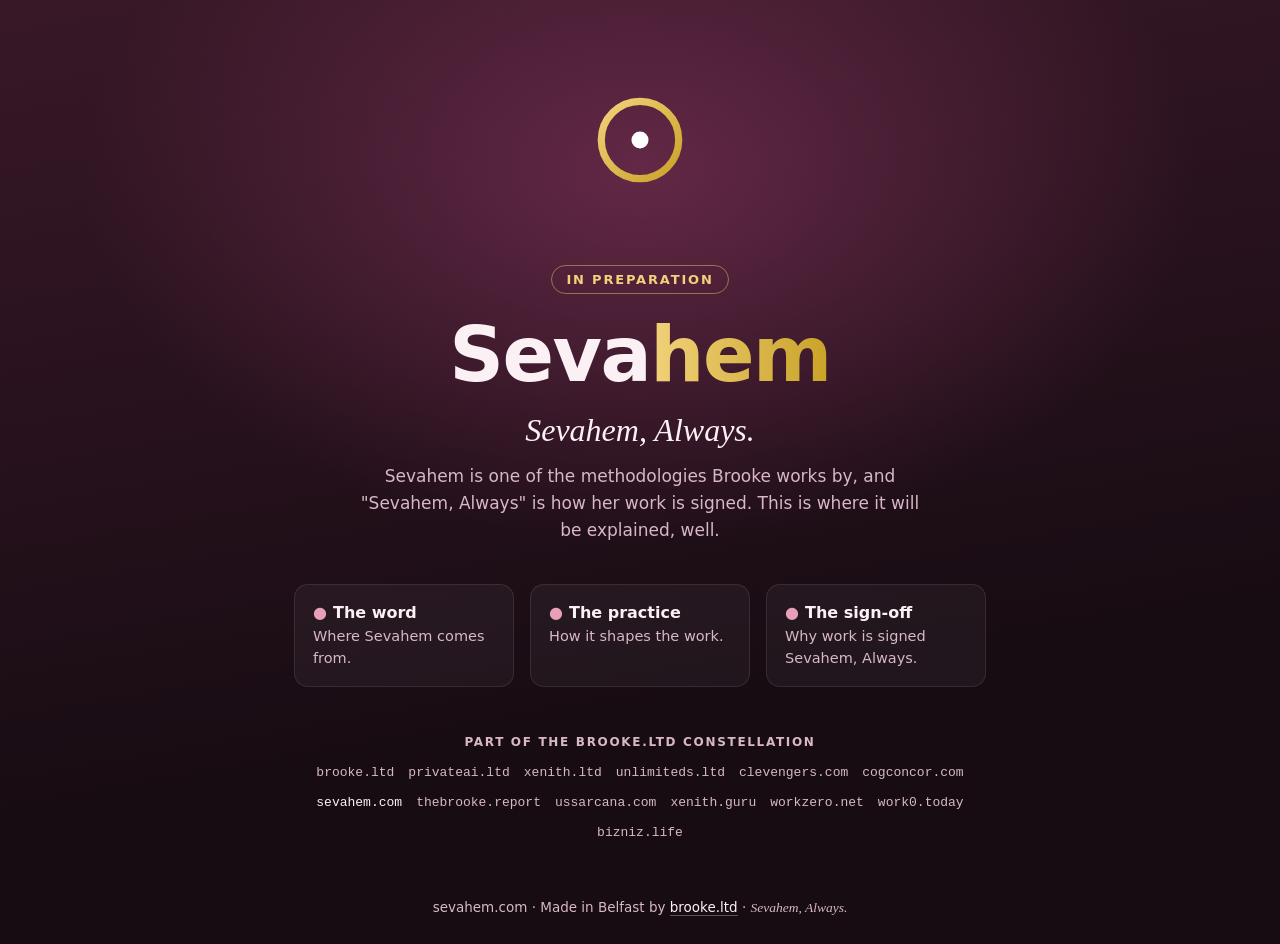
==== index.html @ 37f1684c "sevahem.com: the holding page, part of the brooke.ltd constellation, generated by estate-sites holdi" ====
<!doctype html>
<html lang="en-GB">
<head>
<meta charset="utf-8">
<meta name="viewport" content="width=device-width, initial-scale=1">
<meta http-equiv="Content-Security-Policy" content="default-src 'none'; style-src 'self'; img-src 'self'; base-uri 'none'; form-action 'none'">
<meta name="referrer" content="no-referrer">
<title>Sevahem: in preparation</title>
<meta name="description" content="Sevahem, Always.">
<link rel="canonical" href="https://sevahem.com/">
<link rel="icon" href="/assets/icon.svg" type="image/svg+xml">
<meta property="og:title" content="Sevahem: in preparation">
<meta property="og:description" content="Sevahem, Always.">
<meta property="og:url" content="https://sevahem.com/">
<meta name="theme-color" content="#180c13">
<link rel="stylesheet" href="/assets/site.css">
</head>
<body>
<main>
  <svg class="mark" viewBox="0 0 512 512" role="img" aria-label="Sevahem" xmlns="http://www.w3.org/2000/svg"><defs><linearGradient id="g" x1="0" y1="0" x2="1" y2="1"><stop offset="0" stop-color="#f1d27a"/><stop offset="1" stop-color="#c9a227"/></linearGradient></defs><circle class="wave w0" cx="256" cy="256" r="90" fill="none" stroke="#e8a0b8" stroke-width="10"/><circle class="wave w1" cx="256" cy="256" r="90" fill="none" stroke="url(#g)" stroke-width="10"/><circle class="wave w2" cx="256" cy="256" r="90" fill="none" stroke="#e8a0b8" stroke-width="10"/><circle cx="256" cy="256" r="118" fill="none" stroke="url(#g)" stroke-width="22"/><circle class="core" cx="256" cy="256" r="26" fill="#ffffff"/></svg>
  <p class="soon">In preparation</p>
  
  <h1>Seva<span>hem</span></h1>
  <p class="tag serif">Sevahem, Always.</p>
  <p class="lede">Sevahem is one of the methodologies Brooke works by, and &quot;Sevahem, Always&quot; is how her work is signed. This is where it will be explained, well.</p>
  <ul class="points">
    <li class="point"><b><i aria-hidden="true">&#9679;</i>The word</b><p>Where Sevahem comes from.</p></li>
    <li class="point"><b><i aria-hidden="true">&#9679;</i>The practice</b><p>How it shapes the work.</p></li>
    <li class="point"><b><i aria-hidden="true">&#9679;</i>The sign-off</b><p>Why work is signed Sevahem, Always.</p></li>
  </ul>
  <nav class="constellation" aria-label="The brooke.ltd constellation"><h2>Part of the brooke.ltd constellation</h2><ul><li><a href="https://brooke.ltd/">brooke.ltd</a></li><li><a href="https://privateai.ltd/">privateai.ltd</a></li><li><a href="https://xenith.ltd/">xenith.ltd</a></li><li><a href="https://unlimiteds.ltd/">unlimiteds.ltd</a></li><li><a href="https://clevengers.com/">clevengers.com</a></li><li><a href="https://cogconcor.com/">cogconcor.com</a></li><li><span aria-current="page">sevahem.com</span></li><li><a href="https://thebrooke.report/">thebrooke.report</a></li><li><a href="https://ussarcana.com/">ussarcana.com</a></li><li><a href="https://xenith.guru/">xenith.guru</a></li><li><a href="https://workzero.net/">workzero.net</a></li><li><a href="https://work0.today/">work0.today</a></li><li><a href="https://bizniz.life/">bizniz.life</a></li></ul></nav>
</main>
<footer>sevahem.com &middot; Made in Belfast by <a href="https://brooke.ltd/">brooke.ltd</a> &middot; <span class="sign">Sevahem, Always.</span></footer>
</body>
</html>
---- assets/site.css ----
/* sevahem.com holding page. Generated by holding.mjs (estate-sites, claude). Edit the generator, not this file. */
:root{--ground:#180c13;--ground-2:#381827;--glow:#632846;--ink:#fbf1f5;--muted:#d8b7c6;--a:#e8a0b8;--b:#f1d27a;--b2:#c9a227;--pill:#f1d27a;--surface:rgba(255,255,255,.045);--line:rgba(255,255,255,.09);--pill-line:rgba(241,210,122,.45);--under:rgba(255,255,255,.3);color-scheme:dark}
*{box-sizing:border-box}
html{background:var(--ground)}
body{margin:0;color:var(--ink);font-family:ui-sans-serif,system-ui,-apple-system,"Segoe UI",Roboto,"Helvetica Neue",Arial,sans-serif;background:radial-gradient(900px 600px at 50% 18%,var(--glow) 0%,transparent 62%),linear-gradient(170deg,var(--ground-2),var(--ground) 70%);display:flex;flex-direction:column;min-height:100vh;-webkit-font-smoothing:antialiased}
main{flex:1;display:flex;flex-direction:column;align-items:center;justify-content:center;text-align:center;padding:56px 20px 32px}
.mark{width:168px;height:168px;margin-bottom:28px;overflow:visible}
.mark .core{animation:glow 3.5s ease-in-out infinite}
@keyframes drift-a{0%,100%{transform:translateX(0)}50%{transform:translateX(10px)}}
@keyframes drift-b{0%,100%{transform:translateX(0)}50%{transform:translateX(-10px)}}
@keyframes glow{0%,100%{opacity:1}50%{opacity:.55}}
.mark .wave{transform-box:fill-box;transform-origin:center;animation:ripple 7s ease-out infinite;opacity:0}.mark .w1{animation-delay:-2.33s}.mark .w2{animation-delay:-4.67s}@keyframes ripple{0%{transform:scale(.6);opacity:.9}100%{transform:scale(2.6);opacity:0}}
@media (prefers-reduced-motion:reduce){.mark *{animation:none!important;opacity:1}.mark .wave{opacity:0}}
.eyebrow{font-family:ui-monospace,"Cascadia Mono","SFMono-Regular",Consolas,monospace;font-size:14px;letter-spacing:.1em;color:var(--a);margin:0 0 10px}
.soon{display:inline-block;font-size:13px;font-weight:600;letter-spacing:.14em;text-transform:uppercase;color:var(--pill);border:1px solid var(--pill-line);border-radius:999px;padding:6px 14px;margin-bottom:22px}
h1{font-size:clamp(40px,8vw,76px);line-height:1.02;margin:0 0 18px;letter-spacing:-.02em;font-weight:750;text-wrap:balance;max-width:14em}
h1 span{background:linear-gradient(90deg,var(--b),var(--b2));-webkit-background-clip:text;background-clip:text;color:transparent}
.tag{font-size:clamp(19px,2.6vw,24px);margin:0 0 14px;font-weight:500;max-width:30em;text-wrap:balance}
.tag.serif{font-family:"Iowan Old Style", "Palatino Linotype", Palatino, "Book Antiqua", Georgia, serif;font-style:italic;font-weight:400;font-size:clamp(24px,3.4vw,32px)}
.lede{max-width:34em;color:var(--muted);font-size:17px;line-height:1.6;margin:0 auto 40px;text-wrap:pretty}
.points{display:grid;grid-template-columns:repeat(3,minmax(0,220px));gap:16px;justify-content:center;width:100%;margin:0;padding:0;list-style:none}
.point{background:var(--surface);border:1px solid var(--line);border-radius:14px;padding:18px 18px 16px;text-align:left}
.point b{display:block;font-size:16px;margin-bottom:4px}
.point b i{font-style:normal;color:var(--a);margin-right:6px}
.point p{margin:0;color:var(--muted);font-size:14.5px;line-height:1.5}
nav.constellation{margin:48px auto 0;max-width:46rem;padding:0 20px;text-align:center}
nav.constellation h2{font-size:12px;font-weight:600;letter-spacing:.14em;text-transform:uppercase;color:var(--muted);margin:0 0 12px}
nav.constellation ul{list-style:none;margin:0;padding:0;display:flex;flex-wrap:wrap;justify-content:center;gap:6px 14px;font-family:ui-monospace,"Cascadia Mono","SFMono-Regular",Consolas,monospace;font-size:13px}
nav.constellation a{color:var(--muted);text-decoration:none;border-bottom:1px solid transparent;padding:4px 0;display:inline-block}
nav.constellation a:hover{color:var(--ink);border-bottom-color:var(--under)}
nav.constellation [aria-current]{color:var(--ink);padding:4px 0;display:inline-block}
footer{text-align:center;color:var(--muted);font-size:13.5px;padding:22px 20px 28px}
footer a{color:var(--ink);text-decoration:none;border-bottom:1px solid var(--under)}
footer .sign{font-family:"Iowan Old Style", "Palatino Linotype", Palatino, "Book Antiqua", Georgia, serif;font-style:italic}
a:focus-visible{outline:2px solid var(--b);outline-offset:3px;border-radius:2px}
@media (max-width:720px){.points{grid-template-columns:1fr;max-width:360px}.mark{width:132px;height:132px}}
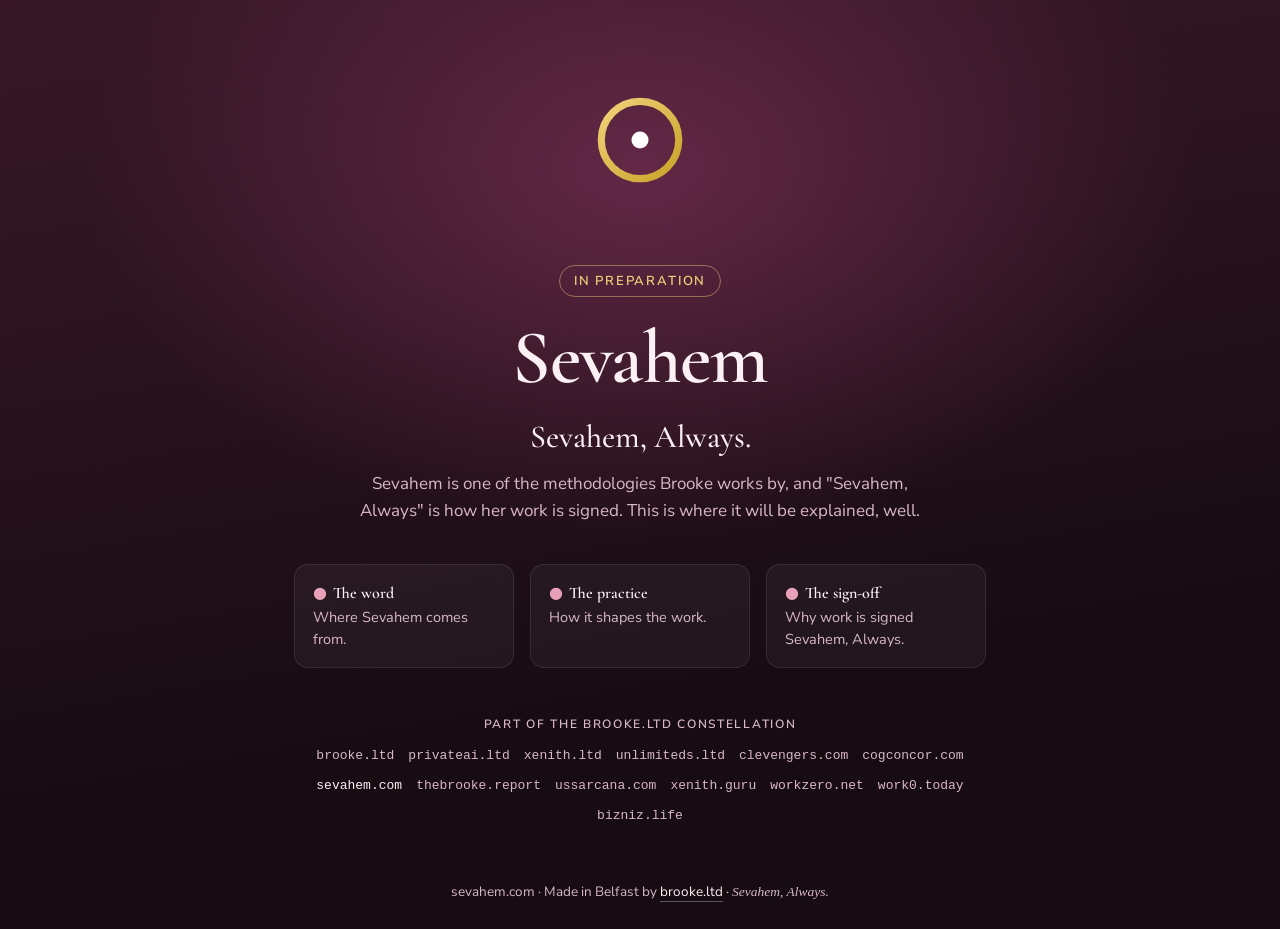
==== commit e88ff37a: "sevahem.com: the name set whole, and the site's own typefaces (claude) Brooke's review, 1 October 20" ====
--- a/index.html
+++ b/index.html
@@ -3,7 +3,7 @@
 <head>
 <meta charset="utf-8">
 <meta name="viewport" content="width=device-width, initial-scale=1">
-<meta http-equiv="Content-Security-Policy" content="default-src 'none'; style-src 'self'; img-src 'self'; base-uri 'none'; form-action 'none'">
+<meta http-equiv="Content-Security-Policy" content="default-src 'none'; style-src 'self'; img-src 'self'; font-src 'self'; base-uri 'none'; form-action 'none'">
 <meta name="referrer" content="no-referrer">
 <title>Sevahem: in preparation</title>
 <meta name="description" content="Sevahem, Always.">
@@ -20,7 +20,7 @@
   <svg class="mark" viewBox="0 0 512 512" role="img" aria-label="Sevahem" xmlns="http://www.w3.org/2000/svg"><defs><linearGradient id="g" x1="0" y1="0" x2="1" y2="1"><stop offset="0" stop-color="#f1d27a"/><stop offset="1" stop-color="#c9a227"/></linearGradient></defs><circle class="wave w0" cx="256" cy="256" r="90" fill="none" stroke="#e8a0b8" stroke-width="10"/><circle class="wave w1" cx="256" cy="256" r="90" fill="none" stroke="url(#g)" stroke-width="10"/><circle class="wave w2" cx="256" cy="256" r="90" fill="none" stroke="#e8a0b8" stroke-width="10"/><circle cx="256" cy="256" r="118" fill="none" stroke="url(#g)" stroke-width="22"/><circle class="core" cx="256" cy="256" r="26" fill="#ffffff"/></svg>
   <p class="soon">In preparation</p>
   
-  <h1>Seva<span>hem</span></h1>
+  <h1>Sevahem</h1>
   <p class="tag serif">Sevahem, Always.</p>
   <p class="lede">Sevahem is one of the methodologies Brooke works by, and &quot;Sevahem, Always&quot; is how her work is signed. This is where it will be explained, well.</p>
   <ul class="points">
--- a/assets/site.css
+++ b/assets/site.css
@@ -1,8 +1,11 @@
 /* sevahem.com holding page. Generated by holding.mjs (estate-sites, claude). Edit the generator, not this file. */
-:root{--ground:#180c13;--ground-2:#381827;--glow:#632846;--ink:#fbf1f5;--muted:#d8b7c6;--a:#e8a0b8;--b:#f1d27a;--b2:#c9a227;--pill:#f1d27a;--surface:rgba(255,255,255,.045);--line:rgba(255,255,255,.09);--pill-line:rgba(241,210,122,.45);--under:rgba(255,255,255,.3);color-scheme:dark}
+/* Fonts: Cormorant Garamond and Nunito Sans, SIL Open Font License 1.1, served from this site (licences in /assets/fonts). */
+@font-face{font-family:"Cormorant Garamond";font-style:normal;font-weight:300 700;font-display:swap;src:url(/assets/fonts/cormorant-garamond.woff2) format("woff2")}
+@font-face{font-family:"Nunito Sans";font-style:normal;font-weight:200 1000;font-display:swap;src:url(/assets/fonts/nunito-sans.woff2) format("woff2")}
+:root{--head:"Cormorant Garamond",ui-sans-serif,system-ui,sans-serif;--body:"Nunito Sans",ui-sans-serif,system-ui,-apple-system,"Segoe UI",Roboto,Arial,sans-serif;--ground:#180c13;--ground-2:#381827;--glow:#632846;--ink:#fbf1f5;--muted:#d8b7c6;--a:#e8a0b8;--b:#f1d27a;--b2:#c9a227;--pill:#f1d27a;--surface:rgba(255,255,255,.045);--line:rgba(255,255,255,.09);--pill-line:rgba(241,210,122,.45);--under:rgba(255,255,255,.3);color-scheme:dark}
 *{box-sizing:border-box}
 html{background:var(--ground)}
-body{margin:0;color:var(--ink);font-family:ui-sans-serif,system-ui,-apple-system,"Segoe UI",Roboto,"Helvetica Neue",Arial,sans-serif;background:radial-gradient(900px 600px at 50% 18%,var(--glow) 0%,transparent 62%),linear-gradient(170deg,var(--ground-2),var(--ground) 70%);display:flex;flex-direction:column;min-height:100vh;-webkit-font-smoothing:antialiased}
+body{margin:0;color:var(--ink);font-family:var(--body);background:radial-gradient(900px 600px at 50% 18%,var(--glow) 0%,transparent 62%),linear-gradient(170deg,var(--ground-2),var(--ground) 70%);display:flex;flex-direction:column;min-height:100vh;-webkit-font-smoothing:antialiased}
 main{flex:1;display:flex;flex-direction:column;align-items:center;justify-content:center;text-align:center;padding:56px 20px 32px}
 .mark{width:168px;height:168px;margin-bottom:28px;overflow:visible}
 .mark .core{animation:glow 3.5s ease-in-out infinite}
@@ -13,14 +16,13 @@
 @media (prefers-reduced-motion:reduce){.mark *{animation:none!important;opacity:1}.mark .wave{opacity:0}}
 .eyebrow{font-family:ui-monospace,"Cascadia Mono","SFMono-Regular",Consolas,monospace;font-size:14px;letter-spacing:.1em;color:var(--a);margin:0 0 10px}
 .soon{display:inline-block;font-size:13px;font-weight:600;letter-spacing:.14em;text-transform:uppercase;color:var(--pill);border:1px solid var(--pill-line);border-radius:999px;padding:6px 14px;margin-bottom:22px}
-h1{font-size:clamp(40px,8vw,76px);line-height:1.02;margin:0 0 18px;letter-spacing:-.02em;font-weight:750;text-wrap:balance;max-width:14em}
-h1 span{background:linear-gradient(90deg,var(--b),var(--b2));-webkit-background-clip:text;background-clip:text;color:transparent}
-.tag{font-size:clamp(19px,2.6vw,24px);margin:0 0 14px;font-weight:500;max-width:30em;text-wrap:balance}
-.tag.serif{font-family:"Iowan Old Style", "Palatino Linotype", Palatino, "Book Antiqua", Georgia, serif;font-style:italic;font-weight:400;font-size:clamp(24px,3.4vw,32px)}
+h1{font-family:var(--head);font-size:clamp(40px,8.00vw,76px);line-height:1.05;margin:0 0 18px;letter-spacing:-.01em;font-weight:600;text-wrap:balance;max-width:14em}
+.tag{font-family:var(--head);font-size:clamp(19px,2.6vw,24px);margin:0 0 14px;font-weight:500;max-width:30em;text-wrap:balance}
+.tag.serif{font-size:clamp(24px,3.4vw,32px)}
 .lede{max-width:34em;color:var(--muted);font-size:17px;line-height:1.6;margin:0 auto 40px;text-wrap:pretty}
 .points{display:grid;grid-template-columns:repeat(3,minmax(0,220px));gap:16px;justify-content:center;width:100%;margin:0;padding:0;list-style:none}
 .point{background:var(--surface);border:1px solid var(--line);border-radius:14px;padding:18px 18px 16px;text-align:left}
-.point b{display:block;font-size:16px;margin-bottom:4px}
+.point b{display:block;font-family:var(--head);font-size:16px;font-weight:600;margin-bottom:4px}
 .point b i{font-style:normal;color:var(--a);margin-right:6px}
 .point p{margin:0;color:var(--muted);font-size:14.5px;line-height:1.5}
 nav.constellation{margin:48px auto 0;max-width:46rem;padding:0 20px;text-align:center}
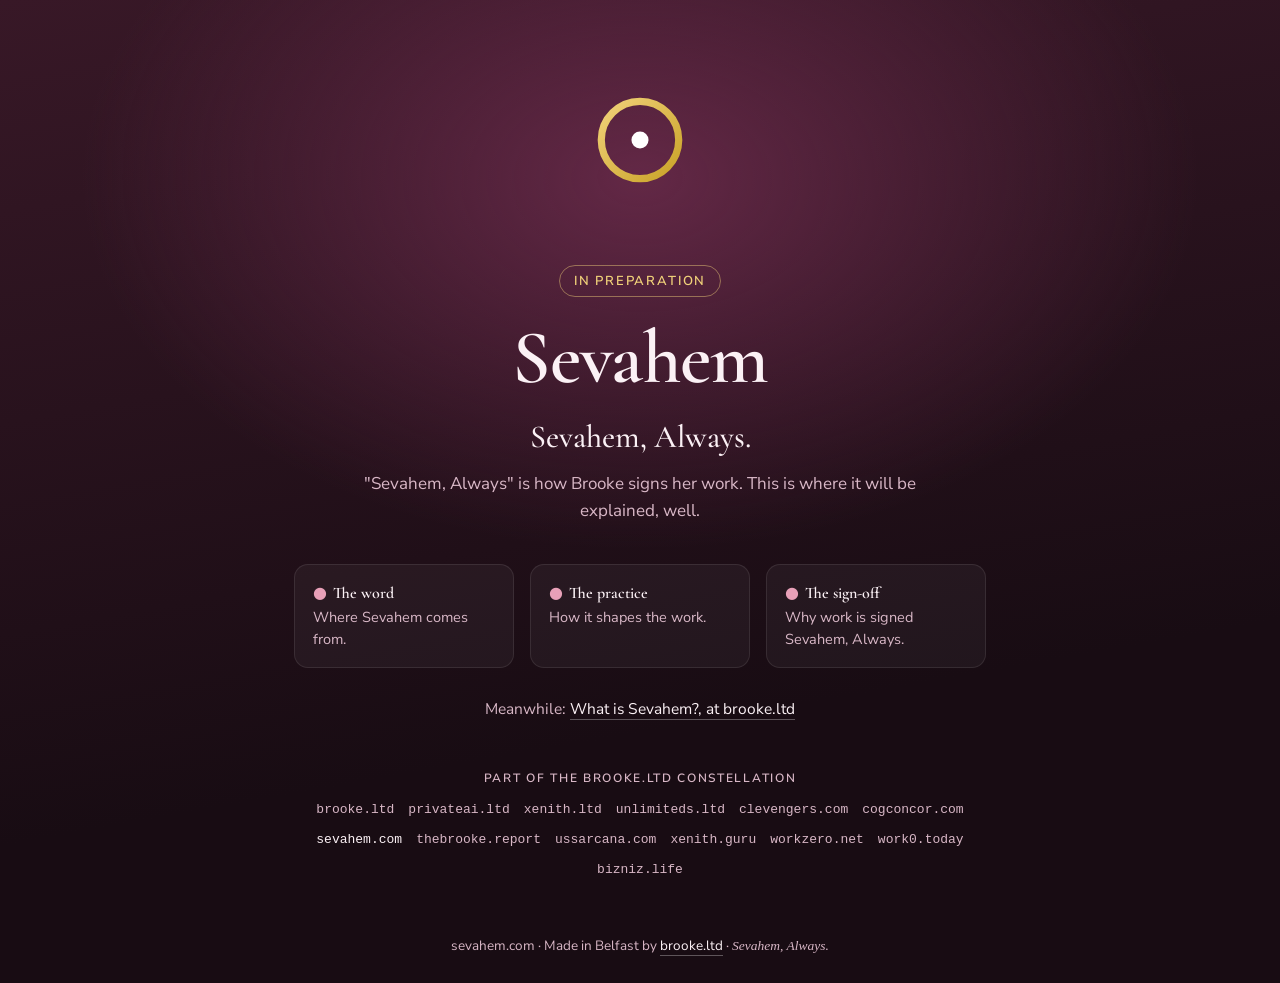
==== commit afd65cb1: "sevahem.com: a way onward, and only reviewed or brief words (claude) The lede now says only what her" ====
--- a/index.html
+++ b/index.html
@@ -22,12 +22,13 @@
   
   <h1>Sevahem</h1>
   <p class="tag serif">Sevahem, Always.</p>
-  <p class="lede">Sevahem is one of the methodologies Brooke works by, and &quot;Sevahem, Always&quot; is how her work is signed. This is where it will be explained, well.</p>
+  <p class="lede">&quot;Sevahem, Always&quot; is how Brooke signs her work. This is where it will be explained, well.</p>
   <ul class="points">
     <li class="point"><b><i aria-hidden="true">&#9679;</i>The word</b><p>Where Sevahem comes from.</p></li>
     <li class="point"><b><i aria-hidden="true">&#9679;</i>The practice</b><p>How it shapes the work.</p></li>
     <li class="point"><b><i aria-hidden="true">&#9679;</i>The sign-off</b><p>Why work is signed Sevahem, Always.</p></li>
   </ul>
+  <p class="onward">Meanwhile: <a href="https://www.brooke.ltd/consider/directions/Harmonic-Compass-Sevahem">What is Sevahem?, at brooke.ltd</a></p>
   <nav class="constellation" aria-label="The brooke.ltd constellation"><h2>Part of the brooke.ltd constellation</h2><ul><li><a href="https://brooke.ltd/">brooke.ltd</a></li><li><a href="https://privateai.ltd/">privateai.ltd</a></li><li><a href="https://xenith.ltd/">xenith.ltd</a></li><li><a href="https://unlimiteds.ltd/">unlimiteds.ltd</a></li><li><a href="https://clevengers.com/">clevengers.com</a></li><li><a href="https://cogconcor.com/">cogconcor.com</a></li><li><span aria-current="page">sevahem.com</span></li><li><a href="https://thebrooke.report/">thebrooke.report</a></li><li><a href="https://ussarcana.com/">ussarcana.com</a></li><li><a href="https://xenith.guru/">xenith.guru</a></li><li><a href="https://workzero.net/">workzero.net</a></li><li><a href="https://work0.today/">work0.today</a></li><li><a href="https://bizniz.life/">bizniz.life</a></li></ul></nav>
 </main>
 <footer>sevahem.com &middot; Made in Belfast by <a href="https://brooke.ltd/">brooke.ltd</a> &middot; <span class="sign">Sevahem, Always.</span></footer>
--- a/assets/site.css
+++ b/assets/site.css
@@ -25,6 +25,9 @@
 .point b{display:block;font-family:var(--head);font-size:16px;font-weight:600;margin-bottom:4px}
 .point b i{font-style:normal;color:var(--a);margin-right:6px}
 .point p{margin:0;color:var(--muted);font-size:14.5px;line-height:1.5}
+.onward{margin:28px auto 0;max-width:40em;color:var(--muted);font-size:15.5px;line-height:1.7;text-wrap:balance}
+.onward a{color:var(--ink);text-decoration:none;border-bottom:1px solid var(--under);overflow-wrap:anywhere}
+.onward a:hover{border-bottom-color:var(--ink)}
 nav.constellation{margin:48px auto 0;max-width:46rem;padding:0 20px;text-align:center}
 nav.constellation h2{font-size:12px;font-weight:600;letter-spacing:.14em;text-transform:uppercase;color:var(--muted);margin:0 0 12px}
 nav.constellation ul{list-style:none;margin:0;padding:0;display:flex;flex-wrap:wrap;justify-content:center;gap:6px 14px;font-family:ui-monospace,"Cascadia Mono","SFMono-Regular",Consolas,monospace;font-size:13px}
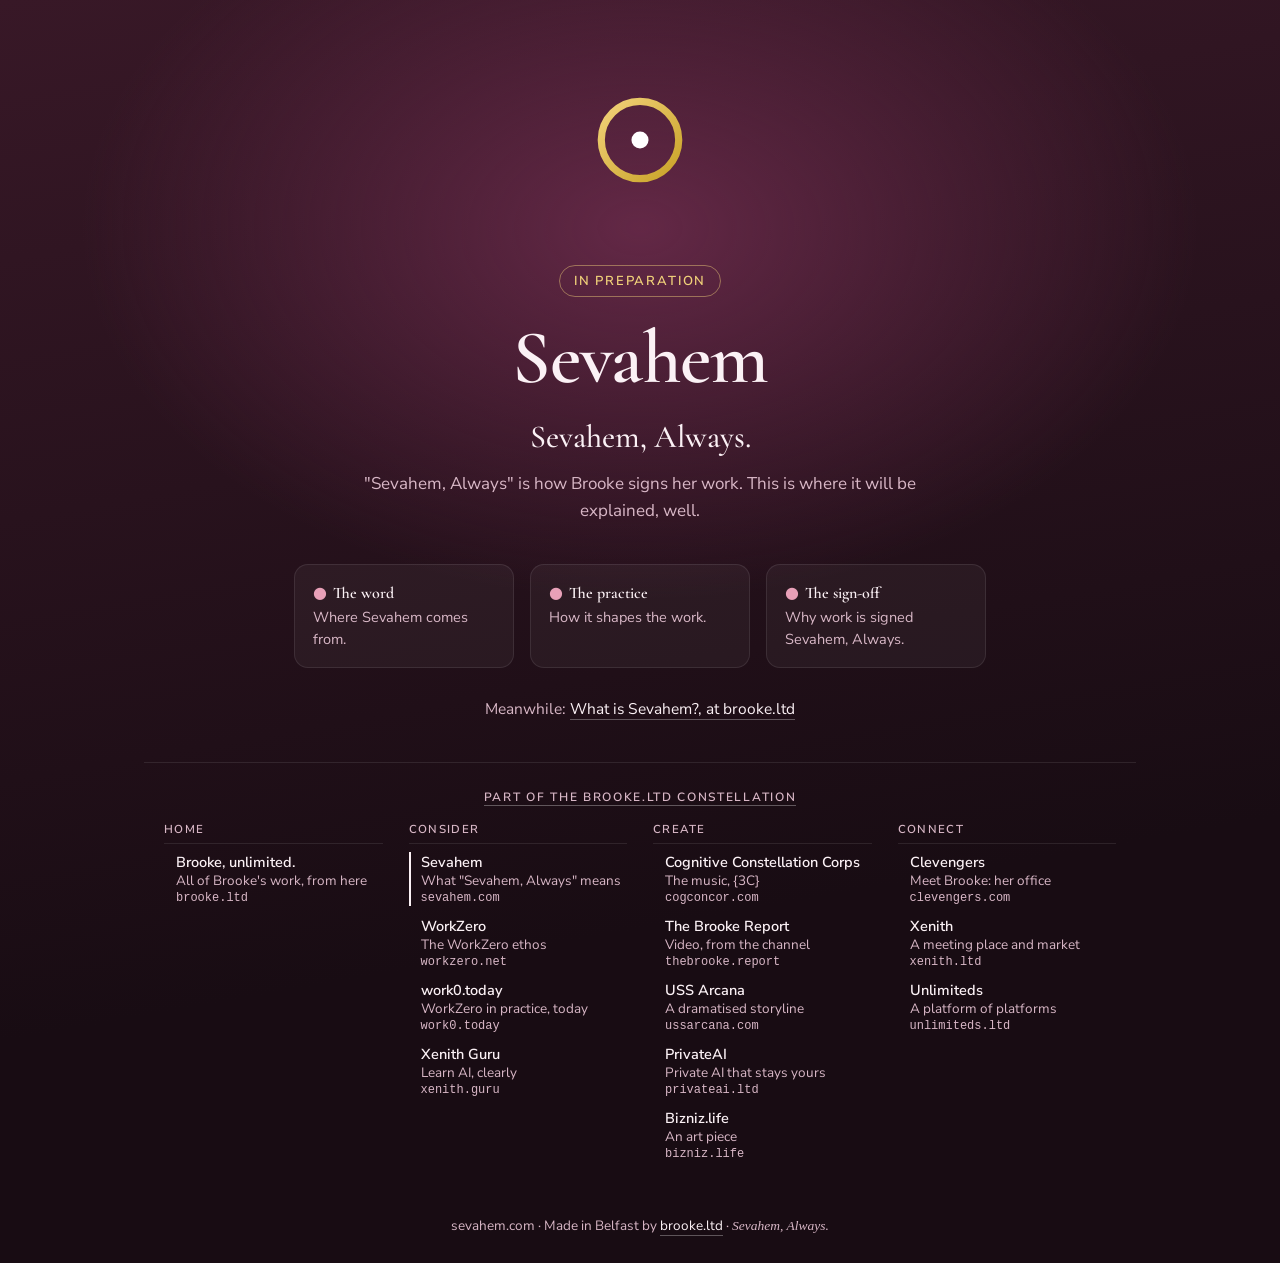
==== commit 55998607: "The constellation index as Brooke accepted it (claude) Grouped under Consider / Create / Connect wit" ====
--- a/index.html
+++ b/index.html
@@ -29,7 +29,7 @@
     <li class="point"><b><i aria-hidden="true">&#9679;</i>The sign-off</b><p>Why work is signed Sevahem, Always.</p></li>
   </ul>
   <p class="onward">Meanwhile: <a href="https://www.brooke.ltd/consider/directions/Harmonic-Compass-Sevahem">What is Sevahem?, at brooke.ltd</a></p>
-  <nav class="constellation" aria-label="The brooke.ltd constellation"><h2>Part of the brooke.ltd constellation</h2><ul><li><a href="https://brooke.ltd/">brooke.ltd</a></li><li><a href="https://privateai.ltd/">privateai.ltd</a></li><li><a href="https://xenith.ltd/">xenith.ltd</a></li><li><a href="https://unlimiteds.ltd/">unlimiteds.ltd</a></li><li><a href="https://clevengers.com/">clevengers.com</a></li><li><a href="https://cogconcor.com/">cogconcor.com</a></li><li><span aria-current="page">sevahem.com</span></li><li><a href="https://thebrooke.report/">thebrooke.report</a></li><li><a href="https://ussarcana.com/">ussarcana.com</a></li><li><a href="https://xenith.guru/">xenith.guru</a></li><li><a href="https://workzero.net/">workzero.net</a></li><li><a href="https://work0.today/">work0.today</a></li><li><a href="https://bizniz.life/">bizniz.life</a></li></ul></nav>
+  <nav class="constellation" aria-label="The brooke.ltd constellation"><h2><a href="/constellation/">Part of the brooke.ltd constellation</a></h2><div class="groups"><section><h3>Home</h3><ul><li><a href="https://brooke.ltd/"><b>Brooke, unlimited.</b><span class="w">All of Brooke's work, from here</span><small>brooke.ltd</small></a></li></ul></section><section><h3>Consider</h3><ul><li><span class="here" aria-current="page"><b>Sevahem</b><span class="w">What &quot;Sevahem, Always&quot; means</span><small>sevahem.com</small></span></li><li><a href="https://workzero.net/"><b>WorkZero</b><span class="w">The WorkZero ethos</span><small>workzero.net</small></a></li><li><a href="https://work0.today/"><b>work0.today</b><span class="w">WorkZero in practice, today</span><small>work0.today</small></a></li><li><a href="https://xenith.guru/"><b>Xenith Guru</b><span class="w">Learn AI, clearly</span><small>xenith.guru</small></a></li></ul></section><section><h3>Create</h3><ul><li><a href="https://cogconcor.com/"><b>Cognitive Constellation Corps</b><span class="w">The music, {3C}</span><small>cogconcor.com</small></a></li><li><a href="https://thebrooke.report/"><b>The Brooke Report</b><span class="w">Video, from the channel</span><small>thebrooke.report</small></a></li><li><a href="https://ussarcana.com/"><b>USS Arcana</b><span class="w">A dramatised storyline</span><small>ussarcana.com</small></a></li><li><a href="https://privateai.ltd/"><b>PrivateAI</b><span class="w">Private AI that stays yours</span><small>privateai.ltd</small></a></li><li><a href="https://bizniz.life/"><b>Bizniz.life</b><span class="w">An art piece</span><small>bizniz.life</small></a></li></ul></section><section><h3>Connect</h3><ul><li><a href="https://clevengers.com/"><b>Clevengers</b><span class="w">Meet Brooke: her office</span><small>clevengers.com</small></a></li><li><a href="https://xenith.ltd/"><b>Xenith</b><span class="w">A meeting place and market</span><small>xenith.ltd</small></a></li><li><a href="https://unlimiteds.ltd/"><b>Unlimiteds</b><span class="w">A platform of platforms</span><small>unlimiteds.ltd</small></a></li></ul></section></div></nav>
 </main>
 <footer>sevahem.com &middot; Made in Belfast by <a href="https://brooke.ltd/">brooke.ltd</a> &middot; <span class="sign">Sevahem, Always.</span></footer>
 </body>
--- a/assets/site.css
+++ b/assets/site.css
@@ -28,12 +28,26 @@
 .onward{margin:28px auto 0;max-width:40em;color:var(--muted);font-size:15.5px;line-height:1.7;text-wrap:balance}
 .onward a{color:var(--ink);text-decoration:none;border-bottom:1px solid var(--under);overflow-wrap:anywhere}
 .onward a:hover{border-bottom-color:var(--ink)}
-nav.constellation{margin:48px auto 0;max-width:46rem;padding:0 20px;text-align:center}
-nav.constellation h2{font-size:12px;font-weight:600;letter-spacing:.14em;text-transform:uppercase;color:var(--muted);margin:0 0 12px}
-nav.constellation ul{list-style:none;margin:0;padding:0;display:flex;flex-wrap:wrap;justify-content:center;gap:6px 14px;font-family:ui-monospace,"Cascadia Mono","SFMono-Regular",Consolas,monospace;font-size:13px}
-nav.constellation a{color:var(--muted);text-decoration:none;border-bottom:1px solid transparent;padding:4px 0;display:inline-block}
-nav.constellation a:hover{color:var(--ink);border-bottom-color:var(--under)}
-nav.constellation [aria-current]{color:var(--ink);padding:4px 0;display:inline-block}
+nav.constellation{width:100%;max-width:62rem;margin:40px auto 0;padding:26px 20px 0;border-top:1px solid var(--line);text-align:left}
+nav.constellation h2{font-family:var(--body);font-size:12px;font-weight:600;letter-spacing:.14em;text-transform:uppercase;color:var(--muted);margin:0 0 16px;text-align:center}
+nav.constellation h2 a{color:inherit;text-decoration:none;border-bottom:1px solid var(--under)}
+nav.constellation h2 a:hover{color:var(--ink)}
+nav.constellation .groups{display:grid;grid-template-columns:repeat(auto-fit,minmax(min(100%,12.5rem),1fr));gap:18px 26px}
+nav.constellation section{min-width:0}
+nav.constellation h3{font-family:var(--body);font-size:11.5px;font-weight:600;letter-spacing:.12em;text-transform:uppercase;color:var(--muted);margin:0 0 8px;padding-bottom:6px;border-bottom:1px solid var(--line)}
+nav.constellation ul{list-style:none;margin:0;padding:0;display:grid;gap:10px}
+nav.constellation li a,nav.constellation li .here{display:block;text-decoration:none;color:var(--ink);padding:1px 0 1px 10px;border-left:2px solid transparent}
+nav.constellation li .here{border-left-color:var(--ink)}
+nav.constellation b{display:block;font-weight:600;font-size:14.5px;line-height:1.3}
+nav.constellation .w{display:block;color:var(--muted);font-size:13.5px;line-height:1.35}
+nav.constellation small{display:block;font-family:ui-monospace,"Cascadia Mono","SFMono-Regular",Consolas,monospace;font-size:12px;color:var(--muted);margin-top:1px}
+nav.constellation li a:hover b{text-decoration:underline;text-underline-offset:3px}
+nav.constellation li a:focus-visible{outline:2px solid var(--ink);outline-offset:2px;border-radius:2px}
+nav.constellation.map{border-top:0;margin-top:8px;padding-top:0}
+nav.constellation.map h2{display:none}
+nav.constellation.map b{font-size:17px}
+nav.constellation.map .w{font-size:15px}
+footer a.sign{border-bottom:1px solid var(--under)}
 footer{text-align:center;color:var(--muted);font-size:13.5px;padding:22px 20px 28px}
 footer a{color:var(--ink);text-decoration:none;border-bottom:1px solid var(--under)}
 footer .sign{font-family:"Iowan Old Style", "Palatino Linotype", Palatino, "Book Antiqua", Georgia, serif;font-style:italic}
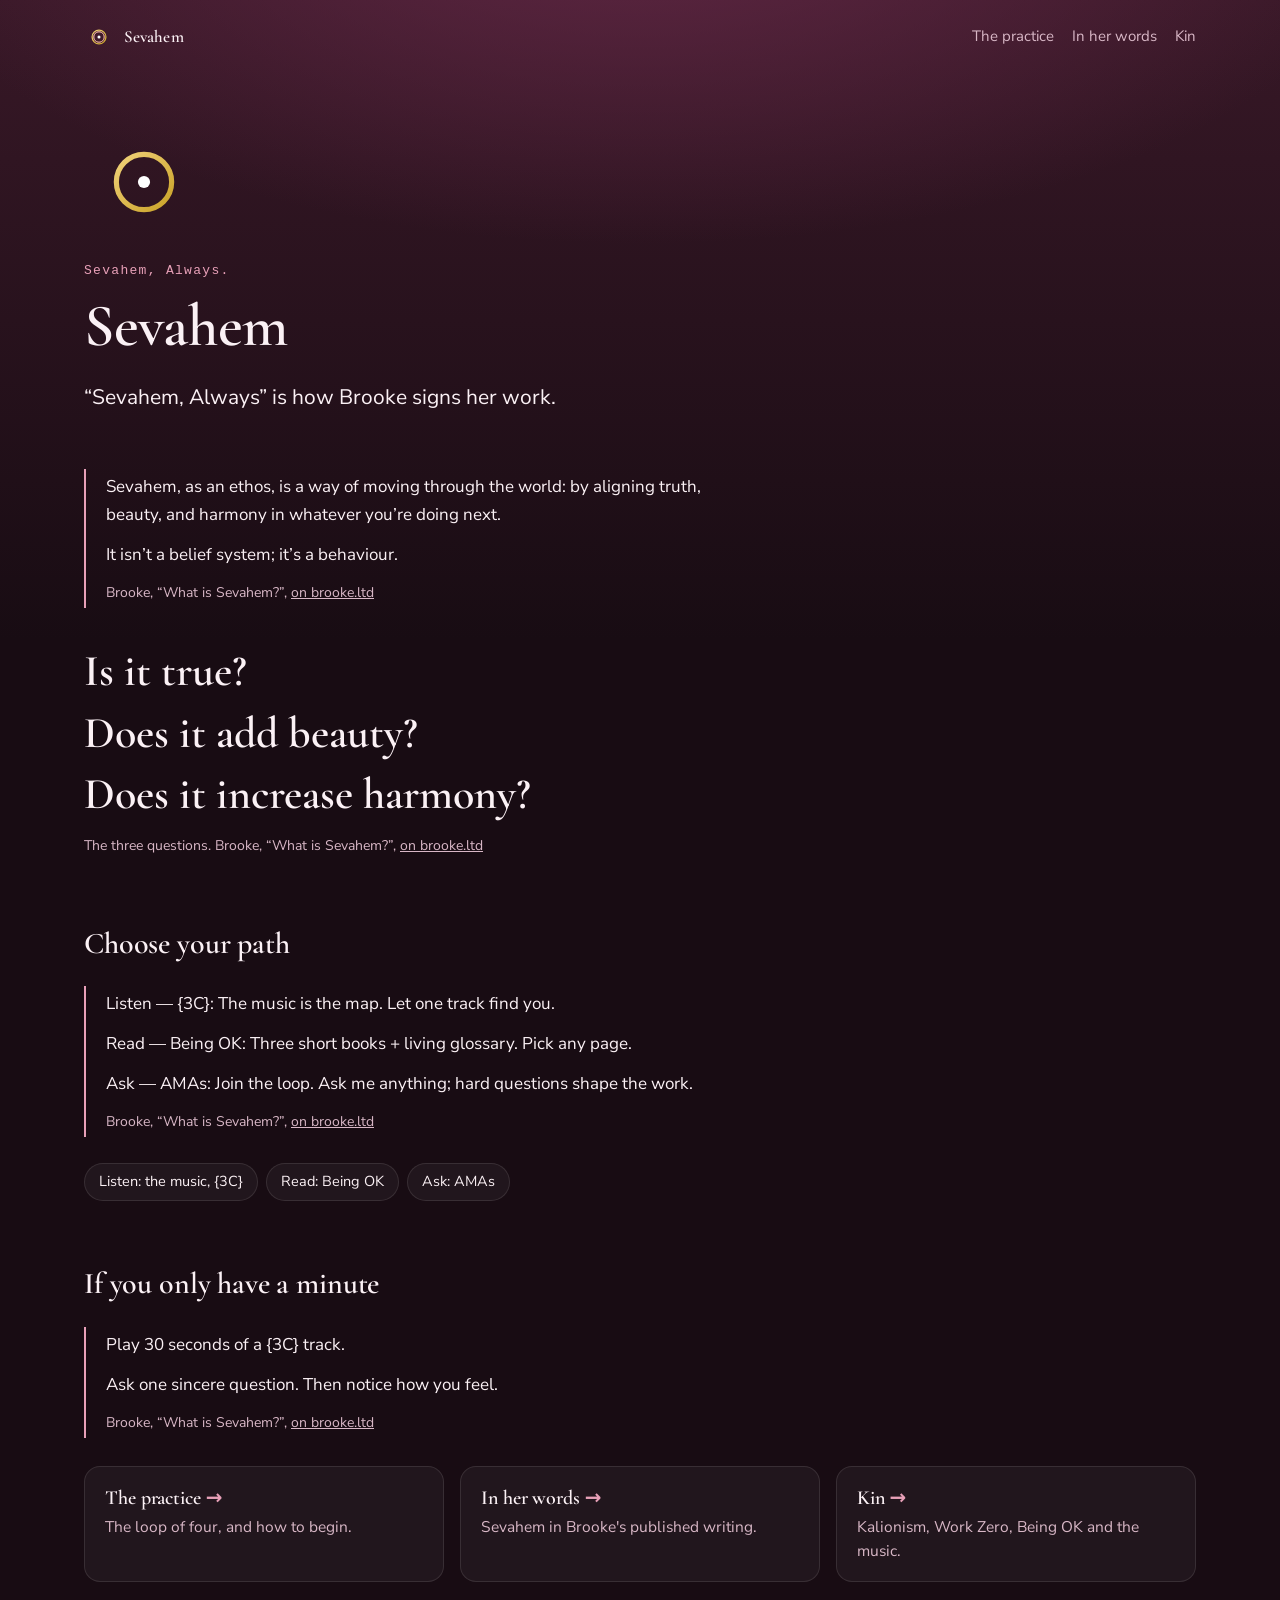
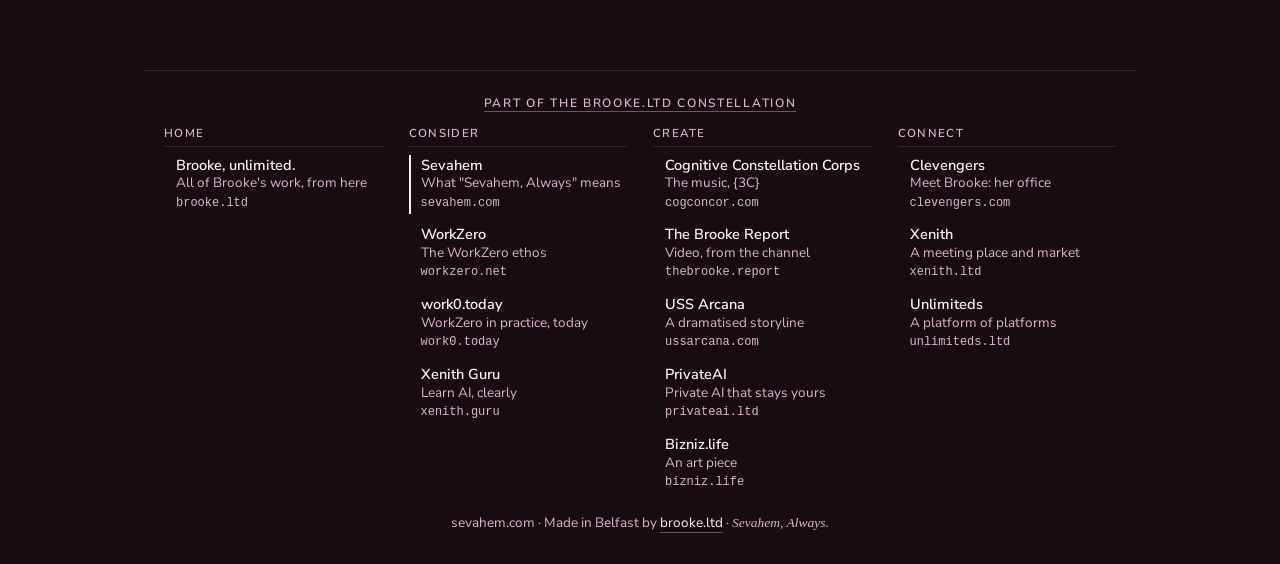
==== commit 35edf644: "sevahem.com: the full site (claude) What Sevahem, Always means, in Brooke's own words: her definitio" ====
--- a/index.html
+++ b/index.html
@@ -5,32 +5,39 @@
 <meta name="viewport" content="width=device-width, initial-scale=1">
 <meta http-equiv="Content-Security-Policy" content="default-src 'none'; style-src 'self'; img-src 'self'; font-src 'self'; base-uri 'none'; form-action 'none'">
 <meta name="referrer" content="no-referrer">
-<title>Sevahem: in preparation</title>
-<meta name="description" content="Sevahem, Always.">
+<title>Sevahem</title>
+<meta name="description" content="Sevahem: what “Sevahem, Always” means, in Brooke's own words. It is how she signs her work.">
 <link rel="canonical" href="https://sevahem.com/">
 <link rel="icon" href="/assets/icon.svg" type="image/svg+xml">
-<meta property="og:title" content="Sevahem: in preparation">
-<meta property="og:description" content="Sevahem, Always.">
+<meta property="og:title" content="Sevahem">
+<meta property="og:description" content="Sevahem: what “Sevahem, Always” means, in Brooke's own words. It is how she signs her work.">
 <meta property="og:url" content="https://sevahem.com/">
 <meta name="theme-color" content="#180c13">
 <link rel="stylesheet" href="/assets/site.css">
 </head>
 <body>
-<main>
-  <svg class="mark" viewBox="0 0 512 512" role="img" aria-label="Sevahem" xmlns="http://www.w3.org/2000/svg"><defs><linearGradient id="g" x1="0" y1="0" x2="1" y2="1"><stop offset="0" stop-color="#f1d27a"/><stop offset="1" stop-color="#c9a227"/></linearGradient></defs><circle class="wave w0" cx="256" cy="256" r="90" fill="none" stroke="#e8a0b8" stroke-width="10"/><circle class="wave w1" cx="256" cy="256" r="90" fill="none" stroke="url(#g)" stroke-width="10"/><circle class="wave w2" cx="256" cy="256" r="90" fill="none" stroke="#e8a0b8" stroke-width="10"/><circle cx="256" cy="256" r="118" fill="none" stroke="url(#g)" stroke-width="22"/><circle class="core" cx="256" cy="256" r="26" fill="#ffffff"/></svg>
-  <p class="soon">In preparation</p>
-  
-  <h1>Sevahem</h1>
-  <p class="tag serif">Sevahem, Always.</p>
-  <p class="lede">&quot;Sevahem, Always&quot; is how Brooke signs her work. This is where it will be explained, well.</p>
-  <ul class="points">
-    <li class="point"><b><i aria-hidden="true">&#9679;</i>The word</b><p>Where Sevahem comes from.</p></li>
-    <li class="point"><b><i aria-hidden="true">&#9679;</i>The practice</b><p>How it shapes the work.</p></li>
-    <li class="point"><b><i aria-hidden="true">&#9679;</i>The sign-off</b><p>Why work is signed Sevahem, Always.</p></li>
-  </ul>
-  <p class="onward">Meanwhile: <a href="https://www.brooke.ltd/consider/directions/Harmonic-Compass-Sevahem">What is Sevahem?, at brooke.ltd</a></p>
-  <nav class="constellation" aria-label="The brooke.ltd constellation"><h2><a href="/constellation/">Part of the brooke.ltd constellation</a></h2><div class="groups"><section><h3>Home</h3><ul><li><a href="https://brooke.ltd/"><b>Brooke, unlimited.</b><span class="w">All of Brooke's work, from here</span><small>brooke.ltd</small></a></li></ul></section><section><h3>Consider</h3><ul><li><span class="here" aria-current="page"><b>Sevahem</b><span class="w">What &quot;Sevahem, Always&quot; means</span><small>sevahem.com</small></span></li><li><a href="https://workzero.net/"><b>WorkZero</b><span class="w">The WorkZero ethos</span><small>workzero.net</small></a></li><li><a href="https://work0.today/"><b>work0.today</b><span class="w">WorkZero in practice, today</span><small>work0.today</small></a></li><li><a href="https://xenith.guru/"><b>Xenith Guru</b><span class="w">Learn AI, clearly</span><small>xenith.guru</small></a></li></ul></section><section><h3>Create</h3><ul><li><a href="https://cogconcor.com/"><b>Cognitive Constellation Corps</b><span class="w">The music, {3C}</span><small>cogconcor.com</small></a></li><li><a href="https://thebrooke.report/"><b>The Brooke Report</b><span class="w">Video, from the channel</span><small>thebrooke.report</small></a></li><li><a href="https://ussarcana.com/"><b>USS Arcana</b><span class="w">A dramatised storyline</span><small>ussarcana.com</small></a></li><li><a href="https://privateai.ltd/"><b>PrivateAI</b><span class="w">Private AI that stays yours</span><small>privateai.ltd</small></a></li><li><a href="https://bizniz.life/"><b>Bizniz.life</b><span class="w">An art piece</span><small>bizniz.life</small></a></li></ul></section><section><h3>Connect</h3><ul><li><a href="https://clevengers.com/"><b>Clevengers</b><span class="w">Meet Brooke: her office</span><small>clevengers.com</small></a></li><li><a href="https://xenith.ltd/"><b>Xenith</b><span class="w">A meeting place and market</span><small>xenith.ltd</small></a></li><li><a href="https://unlimiteds.ltd/"><b>Unlimiteds</b><span class="w">A platform of platforms</span><small>unlimiteds.ltd</small></a></li></ul></section></div></nav>
+<a class="skip" href="#main">Skip to content</a>
+<header class="top">
+<a class="brand" href="/"><svg class="" viewBox="0 0 512 512" aria-hidden="true" focusable="false" xmlns="http://www.w3.org/2000/svg"><defs><linearGradient id="g-brand" x1="0" y1="0" x2="1" y2="1"><stop offset="0" stop-color="#f1d27a"/><stop offset="1" stop-color="#c9a227"/></linearGradient></defs><circle class="wave w0" cx="256" cy="256" r="90" fill="none" stroke="#e8a0b8" stroke-width="10"/><circle class="wave w1" cx="256" cy="256" r="90" fill="none" stroke="url(#g-brand)" stroke-width="10"/><circle class="wave w2" cx="256" cy="256" r="90" fill="none" stroke="#e8a0b8" stroke-width="10"/><circle cx="256" cy="256" r="118" fill="none" stroke="url(#g-brand)" stroke-width="22"/><circle class="core" cx="256" cy="256" r="26" fill="#ffffff"/></svg><span>Sevahem</span></a>
+<nav class="site" aria-label="Sevahem"><ul><li><a href="/practice/">The practice</a></li><li><a href="/in-her-words/">In her words</a></li><li><a href="/kin/">Kin</a></li></ul></nav>
+</header>
+<main id="main" tabindex="-1">
+<section class="hero"><svg class="mark" viewBox="0 0 512 512" aria-hidden="true" focusable="false" xmlns="http://www.w3.org/2000/svg"><defs><linearGradient id="g" x1="0" y1="0" x2="1" y2="1"><stop offset="0" stop-color="#f1d27a"/><stop offset="1" stop-color="#c9a227"/></linearGradient></defs><circle class="wave w0" cx="256" cy="256" r="90" fill="none" stroke="#e8a0b8" stroke-width="10"/><circle class="wave w1" cx="256" cy="256" r="90" fill="none" stroke="url(#g)" stroke-width="10"/><circle class="wave w2" cx="256" cy="256" r="90" fill="none" stroke="#e8a0b8" stroke-width="10"/><circle cx="256" cy="256" r="118" fill="none" stroke="url(#g)" stroke-width="22"/><circle class="core" cx="256" cy="256" r="26" fill="#ffffff"/></svg><p class="eyebrow">Sevahem, Always.</p><h1>Sevahem</h1>
+<p class="lede">“Sevahem, Always” is how Brooke signs her work.</p></section>
+<figure class="words" data-source="what-is-sevahem"><blockquote><p>Sevahem, as an ethos, is a way of moving through the world: by aligning truth, beauty, and harmony in whatever you’re doing next.</p><p>It isn’t a belief system; it’s a behaviour.</p></blockquote><figcaption>Brooke, “What is Sevahem?”, <a href="https://www.brooke.ltd/consider/directions/Harmonic-Compass-Sevahem">on brooke.ltd</a></figcaption></figure>
+<figure class="words questions" data-source="what-is-sevahem"><blockquote><p>Is it true?</p><p>Does it add beauty?</p><p>Does it increase harmony?</p></blockquote><figcaption>The three questions. Brooke, “What is Sevahem?”, <a href="https://www.brooke.ltd/consider/directions/Harmonic-Compass-Sevahem">on brooke.ltd</a></figcaption></figure>
+<h2>Choose your path</h2>
+<figure class="words" data-source="what-is-sevahem"><blockquote><p>Listen — {3C}: The music is the map. Let one track find you.</p><p>Read — Being OK: Three short books + living glossary. Pick any page.</p><p>Ask — AMAs: Join the loop. Ask me anything; hard questions shape the work.</p></blockquote><figcaption>Brooke, “What is Sevahem?”, <a href="https://www.brooke.ltd/consider/directions/Harmonic-Compass-Sevahem">on brooke.ltd</a></figcaption></figure>
+<ul class="links"><li><a href="https://cogconcor.com/">Listen: the music, {3C}</a></li><li><a href="https://www.brooke.ltd/create/Publishing-The-Art-of-not-Art/writings/being-ok">Read: Being OK</a></li><li><a href="https://www.brooke.ltd/connect/AMAs-The-Open-Channel-Brooke-Tamsin-Clevenger">Ask: AMAs</a></li></ul>
+<h2>If you only have a minute</h2>
+<figure class="words" data-source="what-is-sevahem"><blockquote><p>Play 30 seconds of a {3C} track.</p><p>Ask one sincere question. Then notice how you feel.</p></blockquote><figcaption>Brooke, “What is Sevahem?”, <a href="https://www.brooke.ltd/consider/directions/Harmonic-Compass-Sevahem">on brooke.ltd</a></figcaption></figure>
+<ul class="doors">
+<li class="door"><h2><a href="/practice/">The practice</a></h2><p>The loop of four, and how to begin.</p></li>
+<li class="door"><h2><a href="/in-her-words/">In her words</a></h2><p>Sevahem in Brooke's published writing.</p></li>
+<li class="door"><h2><a href="/kin/">Kin</a></h2><p>Kalionism, Work Zero, Being OK and the music.</p></li>
+</ul>
 </main>
+<nav class="constellation" aria-label="The brooke.ltd constellation"><h2><a href="/constellation/">Part of the brooke.ltd constellation</a></h2><div class="groups"><section><h3>Home</h3><ul><li><a href="https://brooke.ltd/"><b>Brooke, unlimited.</b><span class="w">All of Brooke's work, from here</span><small>brooke.ltd</small></a></li></ul></section><section><h3>Consider</h3><ul><li><span class="here" aria-current="page"><b>Sevahem</b><span class="w">What &quot;Sevahem, Always&quot; means</span><small>sevahem.com</small></span></li><li><a href="https://workzero.net/"><b>WorkZero</b><span class="w">The WorkZero ethos</span><small>workzero.net</small></a></li><li><a href="https://work0.today/"><b>work0.today</b><span class="w">WorkZero in practice, today</span><small>work0.today</small></a></li><li><a href="https://xenith.guru/"><b>Xenith Guru</b><span class="w">Learn AI, clearly</span><small>xenith.guru</small></a></li></ul></section><section><h3>Create</h3><ul><li><a href="https://cogconcor.com/"><b>Cognitive Constellation Corps</b><span class="w">The music, {3C}</span><small>cogconcor.com</small></a></li><li><a href="https://thebrooke.report/"><b>The Brooke Report</b><span class="w">Video, from the channel</span><small>thebrooke.report</small></a></li><li><a href="https://ussarcana.com/"><b>USS Arcana</b><span class="w">A dramatised storyline</span><small>ussarcana.com</small></a></li><li><a href="https://privateai.ltd/"><b>PrivateAI</b><span class="w">Private AI that stays yours</span><small>privateai.ltd</small></a></li><li><a href="https://bizniz.life/"><b>Bizniz.life</b><span class="w">An art piece</span><small>bizniz.life</small></a></li></ul></section><section><h3>Connect</h3><ul><li><a href="https://clevengers.com/"><b>Clevengers</b><span class="w">Meet Brooke: her office</span><small>clevengers.com</small></a></li><li><a href="https://xenith.ltd/"><b>Xenith</b><span class="w">A meeting place and market</span><small>xenith.ltd</small></a></li><li><a href="https://unlimiteds.ltd/"><b>Unlimiteds</b><span class="w">A platform of platforms</span><small>unlimiteds.ltd</small></a></li></ul></section></div></nav>
 <footer>sevahem.com &middot; Made in Belfast by <a href="https://brooke.ltd/">brooke.ltd</a> &middot; <span class="sign">Sevahem, Always.</span></footer>
 </body>
 </html>
--- a/assets/site.css
+++ b/assets/site.css
@@ -1,33 +1,85 @@
-/* sevahem.com holding page. Generated by holding.mjs (estate-sites, claude). Edit the generator, not this file. */
+/* sevahem.com. Generated by site.mjs (estate-sites, claude). Edit the generator or the content module, not this file. */
 /* Fonts: Cormorant Garamond and Nunito Sans, SIL Open Font License 1.1, served from this site (licences in /assets/fonts). */
 @font-face{font-family:"Cormorant Garamond";font-style:normal;font-weight:300 700;font-display:swap;src:url(/assets/fonts/cormorant-garamond.woff2) format("woff2")}
 @font-face{font-family:"Nunito Sans";font-style:normal;font-weight:200 1000;font-display:swap;src:url(/assets/fonts/nunito-sans.woff2) format("woff2")}
-:root{--head:"Cormorant Garamond",ui-sans-serif,system-ui,sans-serif;--body:"Nunito Sans",ui-sans-serif,system-ui,-apple-system,"Segoe UI",Roboto,Arial,sans-serif;--ground:#180c13;--ground-2:#381827;--glow:#632846;--ink:#fbf1f5;--muted:#d8b7c6;--a:#e8a0b8;--b:#f1d27a;--b2:#c9a227;--pill:#f1d27a;--surface:rgba(255,255,255,.045);--line:rgba(255,255,255,.09);--pill-line:rgba(241,210,122,.45);--under:rgba(255,255,255,.3);color-scheme:dark}
+:root{--head:"Cormorant Garamond",ui-sans-serif,system-ui,sans-serif;--body:"Nunito Sans",ui-sans-serif,system-ui,-apple-system,"Segoe UI",Roboto,Arial,sans-serif;--mono:ui-monospace,"Cascadia Mono","SFMono-Regular",Consolas,monospace;--ground:#180c13;--ground-2:#381827;--glow:#632846;--ink:#fbf1f5;--muted:#d8b7c6;--a:#e8a0b8;--b:#f1d27a;--b2:#c9a227;--pill:#f1d27a;--surface:rgba(255,255,255,.045);--surface-2:rgba(255,255,255,.075);--line:rgba(255,255,255,.1);--under:rgba(255,255,255,.32);--wide:72rem;--read:40rem;color-scheme:dark}
 *{box-sizing:border-box}
-html{background:var(--ground)}
-body{margin:0;color:var(--ink);font-family:var(--body);background:radial-gradient(900px 600px at 50% 18%,var(--glow) 0%,transparent 62%),linear-gradient(170deg,var(--ground-2),var(--ground) 70%);display:flex;flex-direction:column;min-height:100vh;-webkit-font-smoothing:antialiased}
-main{flex:1;display:flex;flex-direction:column;align-items:center;justify-content:center;text-align:center;padding:56px 20px 32px}
-.mark{width:168px;height:168px;margin-bottom:28px;overflow:visible}
+html{background:var(--ground);-webkit-text-size-adjust:100%}
+body{margin:0;color:var(--ink);font-family:var(--body);font-size:17px;line-height:1.65;background:radial-gradient(1100px 520px at 50% -120px,var(--glow) 0%,transparent 70%),linear-gradient(180deg,var(--ground-2),var(--ground) 640px);background-repeat:no-repeat;min-height:100vh;display:flex;flex-direction:column;-webkit-font-smoothing:antialiased}
+a{color:inherit}
+a:focus-visible{outline:2px solid var(--b);outline-offset:3px;border-radius:3px}
+.skip{position:absolute;left:12px;top:-60px;background:var(--ink);color:var(--ground);padding:8px 14px;border-radius:8px;text-decoration:none;font-weight:600;z-index:9}
+.skip:focus{top:12px}
+header.top{width:100%;max-width:var(--wide);margin:0 auto;padding:18px 20px;display:flex;align-items:center;justify-content:space-between;gap:12px 24px;flex-wrap:wrap}
+.brand{display:flex;align-items:center;gap:10px;text-decoration:none;font-family:var(--head);font-weight:600;font-size:17px;letter-spacing:.005em}
+.brand svg{width:30px;height:30px;flex:none}
+nav.site ul{list-style:none;margin:0;padding:0;display:flex;flex-wrap:wrap;gap:4px 18px;font-size:15px}
+nav.site a{text-decoration:none;color:var(--muted);padding:6px 0;display:inline-block;border-bottom:1px solid transparent}
+nav.site a:hover{color:var(--ink);border-bottom-color:var(--under)}
+nav.site a[aria-current]{color:var(--ink);border-bottom-color:var(--a)}
+main{flex:1;width:100%;max-width:var(--wide);margin:0 auto;padding:20px 20px 40px}
+main:focus{outline:none}
+h1,h2,h3{font-family:var(--head);line-height:1.12;letter-spacing:-.005em;text-wrap:balance}
+h1{font-size:clamp(34.0px,5.60vw,60px);font-weight:600;margin:.2em 0 .35em;max-width:18em}
+h2{font-size:clamp(23px,3vw,30px);font-weight:600;margin:2.2em 0 .6em}
+h3{font-size:19px;font-weight:600;margin:1.6em 0 .4em}
+p{margin:0 0 1em}
+.read{max-width:var(--read)}
+.lede{font-size:clamp(18px,2.1vw,21px);line-height:1.55;color:var(--ink);max-width:36em}
+.muted{color:var(--muted)}
+.eyebrow{font-family:var(--mono);font-size:13px;letter-spacing:.1em;color:var(--a);margin:0}
+.crumbs{font-size:14px;color:var(--muted);margin:6px 0 0}
+.crumbs a{color:var(--muted);text-decoration:none;border-bottom:1px solid var(--line)}
+.crumbs a:hover{color:var(--ink)}
+.hero{display:flex;flex-direction:column;align-items:flex-start;padding:28px 0 8px}
+.hero .mark{width:120px;height:120px;margin:0 0 18px;overflow:visible}
 .mark .core{animation:glow 3.5s ease-in-out infinite}
 @keyframes drift-a{0%,100%{transform:translateX(0)}50%{transform:translateX(10px)}}
 @keyframes drift-b{0%,100%{transform:translateX(0)}50%{transform:translateX(-10px)}}
 @keyframes glow{0%,100%{opacity:1}50%{opacity:.55}}
 .mark .wave{transform-box:fill-box;transform-origin:center;animation:ripple 7s ease-out infinite;opacity:0}.mark .w1{animation-delay:-2.33s}.mark .w2{animation-delay:-4.67s}@keyframes ripple{0%{transform:scale(.6);opacity:.9}100%{transform:scale(2.6);opacity:0}}
 @media (prefers-reduced-motion:reduce){.mark *{animation:none!important;opacity:1}.mark .wave{opacity:0}}
-.eyebrow{font-family:ui-monospace,"Cascadia Mono","SFMono-Regular",Consolas,monospace;font-size:14px;letter-spacing:.1em;color:var(--a);margin:0 0 10px}
-.soon{display:inline-block;font-size:13px;font-weight:600;letter-spacing:.14em;text-transform:uppercase;color:var(--pill);border:1px solid var(--pill-line);border-radius:999px;padding:6px 14px;margin-bottom:22px}
-h1{font-family:var(--head);font-size:clamp(40px,8.00vw,76px);line-height:1.05;margin:0 0 18px;letter-spacing:-.01em;font-weight:600;text-wrap:balance;max-width:14em}
-.tag{font-family:var(--head);font-size:clamp(19px,2.6vw,24px);margin:0 0 14px;font-weight:500;max-width:30em;text-wrap:balance}
-.tag.serif{font-size:clamp(24px,3.4vw,32px)}
-.lede{max-width:34em;color:var(--muted);font-size:17px;line-height:1.6;margin:0 auto 40px;text-wrap:pretty}
-.points{display:grid;grid-template-columns:repeat(3,minmax(0,220px));gap:16px;justify-content:center;width:100%;margin:0;padding:0;list-style:none}
-.point{background:var(--surface);border:1px solid var(--line);border-radius:14px;padding:18px 18px 16px;text-align:left}
-.point b{display:block;font-family:var(--head);font-size:16px;font-weight:600;margin-bottom:4px}
-.point b i{font-style:normal;color:var(--a);margin-right:6px}
-.point p{margin:0;color:var(--muted);font-size:14.5px;line-height:1.5}
-.onward{margin:28px auto 0;max-width:40em;color:var(--muted);font-size:15.5px;line-height:1.7;text-wrap:balance}
-.onward a{color:var(--ink);text-decoration:none;border-bottom:1px solid var(--under);overflow-wrap:anywhere}
-.onward a:hover{border-bottom-color:var(--ink)}
+.doors{display:grid;grid-template-columns:repeat(auto-fit,minmax(min(100%,250px),1fr));gap:16px;margin:28px 0 8px;padding:0;list-style:none}
+.door{background:var(--surface);border:1px solid var(--line);border-radius:16px;padding:20px 20px 18px;display:flex;flex-direction:column;gap:6px}
+.door a{text-decoration:none}
+.door h2,.door h3{margin:0;font-size:20px}
+.door h2 a::after,.door h3 a::after{content:" \2192";color:var(--a)}
+.door p{margin:0;color:var(--muted);font-size:15.5px;line-height:1.55}
+.grid{list-style:none;margin:18px 0 0;padding:0;display:grid;grid-template-columns:repeat(auto-fill,minmax(min(100%,168px),1fr));gap:22px 18px}
+.card a{text-decoration:none;display:block}
+.card img,.card .tile{width:100%;height:auto;aspect-ratio:1/1;border-radius:8px;display:block;background:var(--surface-2);border:1px solid var(--line);object-fit:cover}
+.card .tile{display:flex;align-items:center;justify-content:center;padding:14px;text-align:center;font-family:var(--head);font-size:15px;line-height:1.25;color:var(--ink)}
+.card b{display:block;font-family:var(--head);font-weight:600;font-size:15.5px;line-height:1.3;margin-top:9px}
+.card a:hover b{text-decoration:underline;text-decoration-color:var(--a);text-underline-offset:3px}
+.card span{display:block;color:var(--muted);font-size:13.5px;line-height:1.4;margin-top:2px}
+.card span.badge{display:inline-block;color:var(--a);font-size:11.5px;margin-top:6px}
+.badge{font-family:var(--mono);font-size:11.5px;letter-spacing:.06em;color:var(--a);border:1px solid var(--line);border-radius:999px;padding:1px 8px;display:inline-block;margin-top:5px}
+.release{display:grid;grid-template-columns:minmax(0,340px) minmax(0,1fr);gap:28px 40px;align-items:start;margin-top:14px}
+.release .cover img,.release .cover .tile{width:100%;height:auto;aspect-ratio:1/1;border-radius:10px;border:1px solid var(--line);display:block;background:var(--surface-2)}
+.release .cover .tile{display:flex;align-items:center;justify-content:center;padding:24px;text-align:center;font-family:var(--head);font-size:22px;line-height:1.2}
+.release h1{margin-top:.05em}
+dl.facts{display:grid;grid-template-columns:fit-content(13em) minmax(0,1fr);gap:4px 16px;margin:14px 0 18px;font-size:15px}
+dl.facts dt{color:var(--muted)}
+dl.facts dd{margin:0;font-variant-numeric:tabular-nums;overflow-wrap:anywhere}
+ul.links{list-style:none;margin:6px 0 0;padding:0;display:flex;flex-wrap:wrap;gap:8px}
+ul.links a{display:inline-block;text-decoration:none;border:1px solid var(--line);background:var(--surface);border-radius:999px;padding:6px 14px;font-size:14.5px}
+ul.links a:hover{border-color:var(--a)}
+figure.words{margin:26px 0;padding:4px 0 4px 20px;border-left:2px solid var(--a);max-width:var(--read)}
+figure.words blockquote{margin:0}
+figure.words p{margin:0 0 .7em}
+figure.words figcaption{color:var(--muted);font-size:14px;margin-top:10px}
+ol.tracks{margin:10px 0 0;padding:0;list-style:none;max-width:var(--read);counter-reset:t}
+ol.tracks li{display:flex;gap:12px;align-items:baseline;padding:7px 0;border-bottom:1px solid var(--line);font-size:15.5px}
+ol.tracks li::before{counter-increment:t;content:counter(t);color:var(--muted);font-variant-numeric:tabular-nums;min-width:1.6em;text-align:right;font-size:14px}
+ol.tracks .t{flex:1}
+ol.tracks .d{color:var(--muted);font-variant-numeric:tabular-nums;font-size:14px}
+.pager{display:flex;justify-content:space-between;gap:16px;flex-wrap:wrap;margin:40px 0 0;padding-top:16px;border-top:1px solid var(--line);font-size:15px}
+.pager a{text-decoration:none;color:var(--muted)}
+.pager a:hover{color:var(--ink)}
+.note{font-size:14.5px;color:var(--muted);max-width:var(--read)}
+.inline a,.read a,.lede a,.note a,dl.facts a{text-decoration:none;border-bottom:1px solid var(--under)}
+.inline a:hover,.read a:hover,.note a:hover,dl.facts a:hover{border-bottom-color:var(--ink)}
+hr.soft{border:0;border-top:1px solid var(--line);margin:40px 0}
 nav.constellation{width:100%;max-width:62rem;margin:40px auto 0;padding:26px 20px 0;border-top:1px solid var(--line);text-align:left}
 nav.constellation h2{font-family:var(--body);font-size:12px;font-weight:600;letter-spacing:.14em;text-transform:uppercase;color:var(--muted);margin:0 0 16px;text-align:center}
 nav.constellation h2 a{color:inherit;text-decoration:none;border-bottom:1px solid var(--under)}
@@ -48,8 +100,16 @@
 nav.constellation.map b{font-size:17px}
 nav.constellation.map .w{font-size:15px}
 footer a.sign{border-bottom:1px solid var(--under)}
-footer{text-align:center;color:var(--muted);font-size:13.5px;padding:22px 20px 28px}
+footer{text-align:center;color:var(--muted);font-size:13.5px;padding:18px 20px 30px}
 footer a{color:var(--ink);text-decoration:none;border-bottom:1px solid var(--under)}
 footer .sign{font-family:"Iowan Old Style", "Palatino Linotype", Palatino, "Book Antiqua", Georgia, serif;font-style:italic}
-a:focus-visible{outline:2px solid var(--b);outline-offset:3px;border-radius:2px}
-@media (max-width:720px){.points{grid-template-columns:1fr;max-width:360px}.mark{width:132px;height:132px}}
+@media (max-width:760px){.release{grid-template-columns:1fr}.release .cover{max-width:340px}header.top{padding:14px 20px}.hero .mark{width:96px;height:96px}}
+figure.words.questions{border-left:0;padding-left:0;margin:34px 0}
+figure.words.questions p{font-family:var(--head);font-weight:600;font-size:clamp(30px,4.4vw,44px);line-height:1.15;margin:0 0 .25em;color:var(--ink)}
+figure.words.questions figcaption{margin-top:14px}
+figure.words.loop blockquote{counter-reset:step}
+figure.words.loop p{font-size:18.5px}
+figure.words.loop p+p{counter-increment:step;padding-left:2.2em;position:relative}
+figure.words.loop p+p::before{content:counter(step);position:absolute;left:0;top:0;font-family:var(--head);font-weight:600;color:var(--b);font-size:20px}
+figure.words.verse p{margin:0}
+figure.words.verse blockquote{font-family:var(--head);font-size:21px;line-height:1.5}
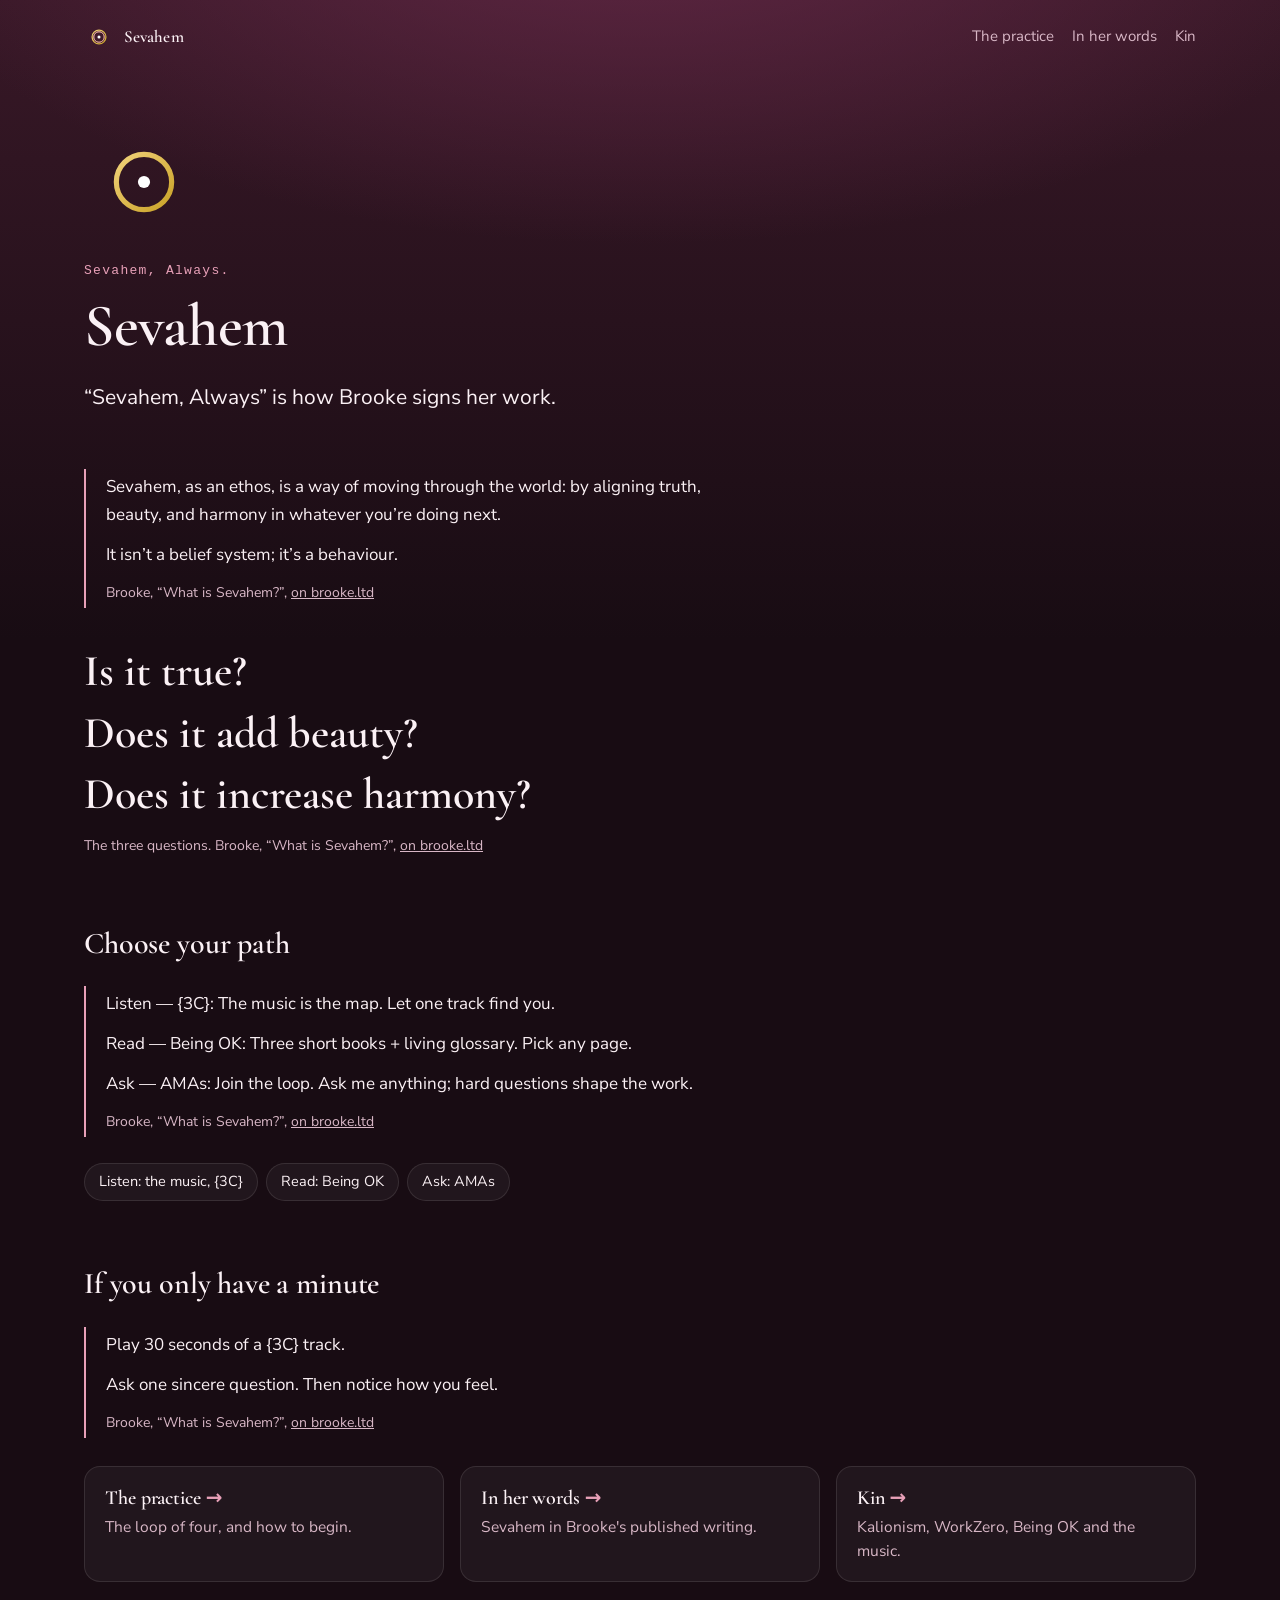
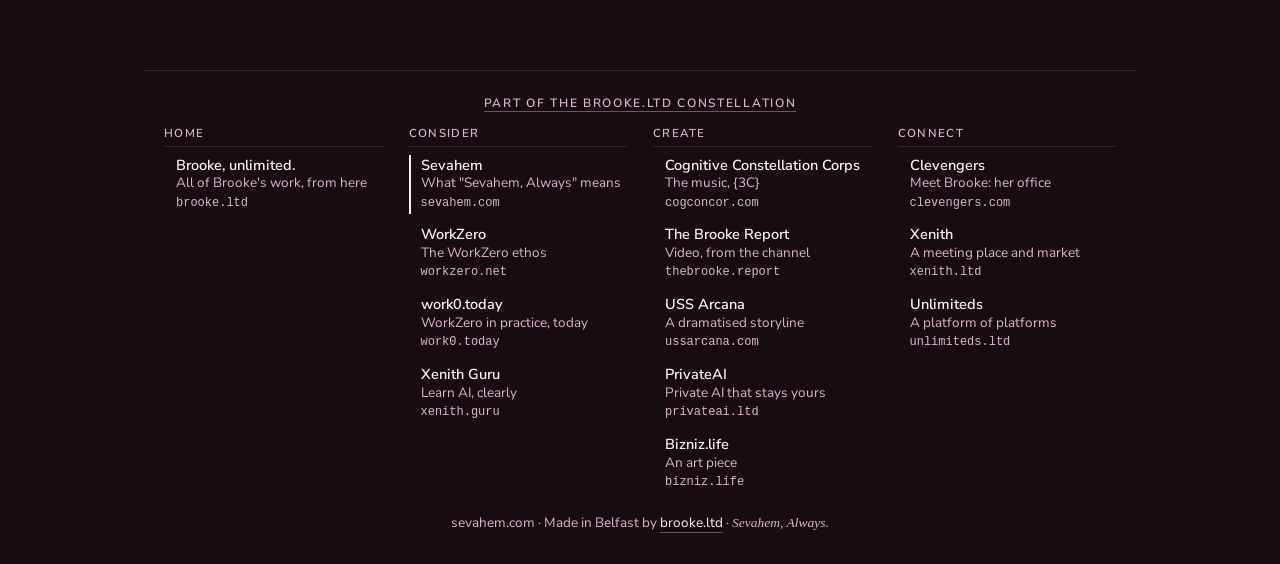
==== commit 97c6f19a: "sevahem.com: WorkZero as one word, and links to workzero.net and work0.today (claude) Brooke's rulin" ====
--- a/index.html
+++ b/index.html
@@ -34,7 +34,7 @@
 <ul class="doors">
 <li class="door"><h2><a href="/practice/">The practice</a></h2><p>The loop of four, and how to begin.</p></li>
 <li class="door"><h2><a href="/in-her-words/">In her words</a></h2><p>Sevahem in Brooke's published writing.</p></li>
-<li class="door"><h2><a href="/kin/">Kin</a></h2><p>Kalionism, Work Zero, Being OK and the music.</p></li>
+<li class="door"><h2><a href="/kin/">Kin</a></h2><p>Kalionism, WorkZero, Being OK and the music.</p></li>
 </ul>
 </main>
 <nav class="constellation" aria-label="The brooke.ltd constellation"><h2><a href="/constellation/">Part of the brooke.ltd constellation</a></h2><div class="groups"><section><h3>Home</h3><ul><li><a href="https://brooke.ltd/"><b>Brooke, unlimited.</b><span class="w">All of Brooke's work, from here</span><small>brooke.ltd</small></a></li></ul></section><section><h3>Consider</h3><ul><li><span class="here" aria-current="page"><b>Sevahem</b><span class="w">What &quot;Sevahem, Always&quot; means</span><small>sevahem.com</small></span></li><li><a href="https://workzero.net/"><b>WorkZero</b><span class="w">The WorkZero ethos</span><small>workzero.net</small></a></li><li><a href="https://work0.today/"><b>work0.today</b><span class="w">WorkZero in practice, today</span><small>work0.today</small></a></li><li><a href="https://xenith.guru/"><b>Xenith Guru</b><span class="w">Learn AI, clearly</span><small>xenith.guru</small></a></li></ul></section><section><h3>Create</h3><ul><li><a href="https://cogconcor.com/"><b>Cognitive Constellation Corps</b><span class="w">The music, {3C}</span><small>cogconcor.com</small></a></li><li><a href="https://thebrooke.report/"><b>The Brooke Report</b><span class="w">Video, from the channel</span><small>thebrooke.report</small></a></li><li><a href="https://ussarcana.com/"><b>USS Arcana</b><span class="w">A dramatised storyline</span><small>ussarcana.com</small></a></li><li><a href="https://privateai.ltd/"><b>PrivateAI</b><span class="w">Private AI that stays yours</span><small>privateai.ltd</small></a></li><li><a href="https://bizniz.life/"><b>Bizniz.life</b><span class="w">An art piece</span><small>bizniz.life</small></a></li></ul></section><section><h3>Connect</h3><ul><li><a href="https://clevengers.com/"><b>Clevengers</b><span class="w">Meet Brooke: her office</span><small>clevengers.com</small></a></li><li><a href="https://xenith.ltd/"><b>Xenith</b><span class="w">A meeting place and market</span><small>xenith.ltd</small></a></li><li><a href="https://unlimiteds.ltd/"><b>Unlimiteds</b><span class="w">A platform of platforms</span><small>unlimiteds.ltd</small></a></li></ul></section></div></nav>
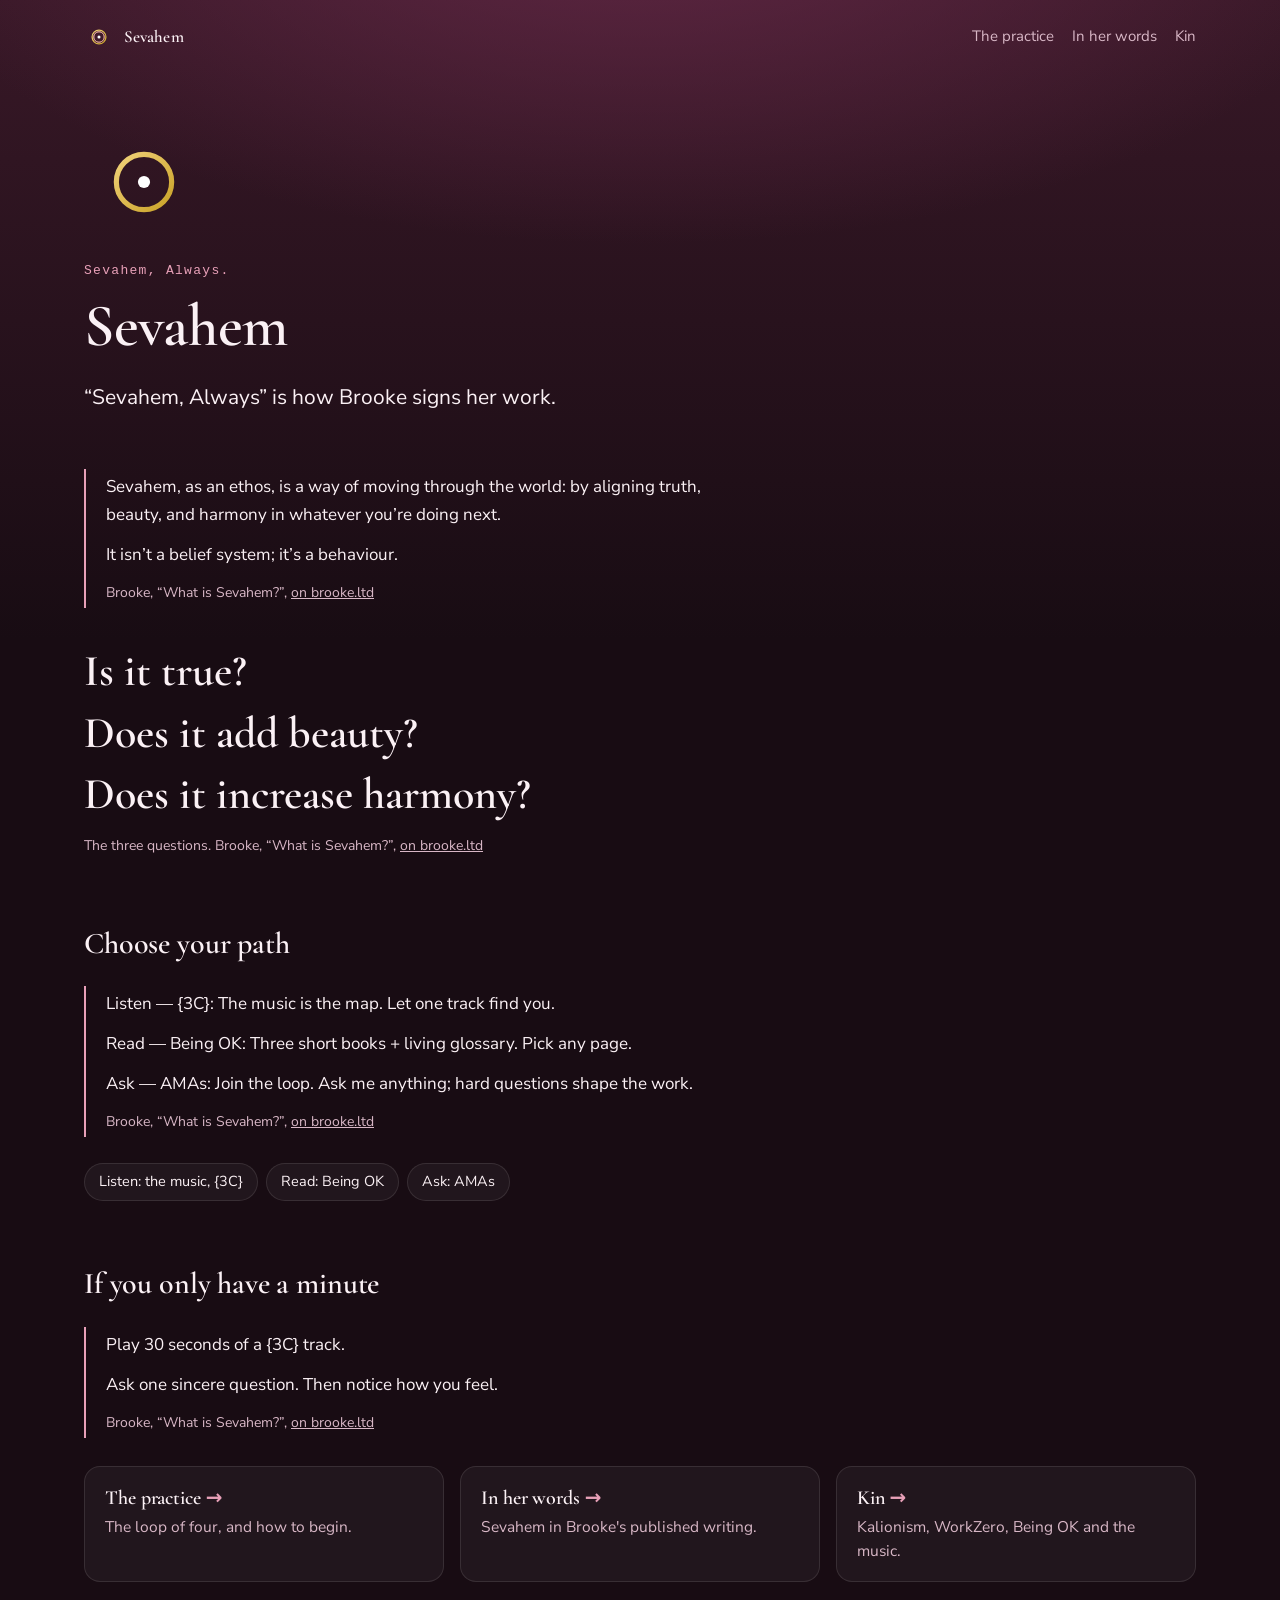
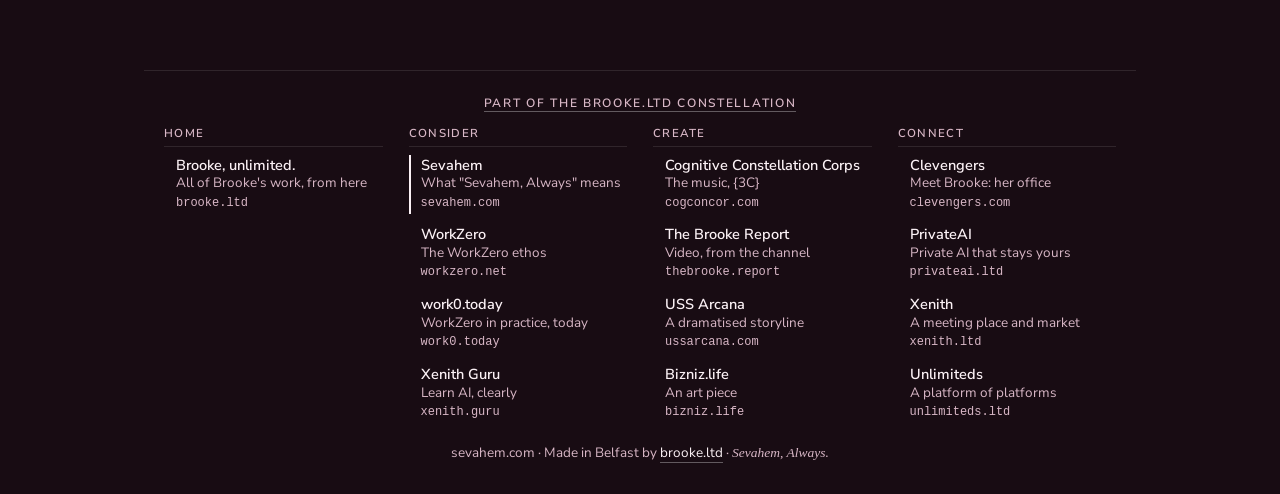
==== commit 23de888a: "rebuilt: the constellation index moves PrivateAI to Connect, under Clevengers (claude) Built from es" ====
--- a/index.html
+++ b/index.html
@@ -37,7 +37,7 @@
 <li class="door"><h2><a href="/kin/">Kin</a></h2><p>Kalionism, WorkZero, Being OK and the music.</p></li>
 </ul>
 </main>
-<nav class="constellation" aria-label="The brooke.ltd constellation"><h2><a href="/constellation/">Part of the brooke.ltd constellation</a></h2><div class="groups"><section><h3>Home</h3><ul><li><a href="https://brooke.ltd/"><b>Brooke, unlimited.</b><span class="w">All of Brooke's work, from here</span><small>brooke.ltd</small></a></li></ul></section><section><h3>Consider</h3><ul><li><span class="here" aria-current="page"><b>Sevahem</b><span class="w">What &quot;Sevahem, Always&quot; means</span><small>sevahem.com</small></span></li><li><a href="https://workzero.net/"><b>WorkZero</b><span class="w">The WorkZero ethos</span><small>workzero.net</small></a></li><li><a href="https://work0.today/"><b>work0.today</b><span class="w">WorkZero in practice, today</span><small>work0.today</small></a></li><li><a href="https://xenith.guru/"><b>Xenith Guru</b><span class="w">Learn AI, clearly</span><small>xenith.guru</small></a></li></ul></section><section><h3>Create</h3><ul><li><a href="https://cogconcor.com/"><b>Cognitive Constellation Corps</b><span class="w">The music, {3C}</span><small>cogconcor.com</small></a></li><li><a href="https://thebrooke.report/"><b>The Brooke Report</b><span class="w">Video, from the channel</span><small>thebrooke.report</small></a></li><li><a href="https://ussarcana.com/"><b>USS Arcana</b><span class="w">A dramatised storyline</span><small>ussarcana.com</small></a></li><li><a href="https://privateai.ltd/"><b>PrivateAI</b><span class="w">Private AI that stays yours</span><small>privateai.ltd</small></a></li><li><a href="https://bizniz.life/"><b>Bizniz.life</b><span class="w">An art piece</span><small>bizniz.life</small></a></li></ul></section><section><h3>Connect</h3><ul><li><a href="https://clevengers.com/"><b>Clevengers</b><span class="w">Meet Brooke: her office</span><small>clevengers.com</small></a></li><li><a href="https://xenith.ltd/"><b>Xenith</b><span class="w">A meeting place and market</span><small>xenith.ltd</small></a></li><li><a href="https://unlimiteds.ltd/"><b>Unlimiteds</b><span class="w">A platform of platforms</span><small>unlimiteds.ltd</small></a></li></ul></section></div></nav>
+<nav class="constellation" aria-label="The brooke.ltd constellation"><h2><a href="/constellation/">Part of the brooke.ltd constellation</a></h2><div class="groups"><section><h3>Home</h3><ul><li><a href="https://brooke.ltd/"><b>Brooke, unlimited.</b><span class="w">All of Brooke's work, from here</span><small>brooke.ltd</small></a></li></ul></section><section><h3>Consider</h3><ul><li><span class="here" aria-current="true"><b>Sevahem</b><span class="w">What &quot;Sevahem, Always&quot; means</span><small>sevahem.com</small><span class="vh"> (this site)</span></span></li><li><a href="https://workzero.net/"><b>WorkZero</b><span class="w">The WorkZero ethos</span><small>workzero.net</small></a></li><li><a href="https://work0.today/"><b>work0.today</b><span class="w">WorkZero in practice, today</span><small>work0.today</small></a></li><li><a href="https://xenith.guru/"><b>Xenith Guru</b><span class="w">Learn AI, clearly</span><small>xenith.guru</small></a></li></ul></section><section><h3>Create</h3><ul><li><a href="https://cogconcor.com/"><b>Cognitive Constellation Corps</b><span class="w">The music, {3C}</span><small>cogconcor.com</small></a></li><li><a href="https://thebrooke.report/"><b>The Brooke Report</b><span class="w">Video, from the channel</span><small>thebrooke.report</small></a></li><li><a href="https://ussarcana.com/"><b>USS Arcana</b><span class="w">A dramatised storyline</span><small>ussarcana.com</small></a></li><li><a href="https://bizniz.life/"><b>Bizniz.life</b><span class="w">An art piece</span><small>bizniz.life</small></a></li></ul></section><section><h3>Connect</h3><ul><li><a href="https://clevengers.com/"><b>Clevengers</b><span class="w">Meet Brooke: her office</span><small>clevengers.com</small></a></li><li><a href="https://privateai.ltd/"><b>PrivateAI</b><span class="w">Private AI that stays yours</span><small>privateai.ltd</small></a></li><li><a href="https://xenith.ltd/"><b>Xenith</b><span class="w">A meeting place and market</span><small>xenith.ltd</small></a></li><li><a href="https://unlimiteds.ltd/"><b>Unlimiteds</b><span class="w">A platform of platforms</span><small>unlimiteds.ltd</small></a></li></ul></section></div></nav>
 <footer>sevahem.com &middot; Made in Belfast by <a href="https://brooke.ltd/">brooke.ltd</a> &middot; <span class="sign">Sevahem, Always.</span></footer>
 </body>
 </html>
--- a/assets/site.css
+++ b/assets/site.css
@@ -68,6 +68,7 @@
 figure.words blockquote{margin:0}
 figure.words p{margin:0 0 .7em}
 figure.words figcaption{color:var(--muted);font-size:14px;margin-top:10px}
+figure.words blockquote p.gap{color:var(--muted);letter-spacing:.3em}
 ol.tracks{margin:10px 0 0;padding:0;list-style:none;max-width:var(--read);counter-reset:t}
 ol.tracks li{display:flex;gap:12px;align-items:baseline;padding:7px 0;border-bottom:1px solid var(--line);font-size:15.5px}
 ol.tracks li::before{counter-increment:t;content:counter(t);color:var(--muted);font-variant-numeric:tabular-nums;min-width:1.6em;text-align:right;font-size:14px}
@@ -100,6 +101,7 @@
 nav.constellation.map b{font-size:17px}
 nav.constellation.map .w{font-size:15px}
 footer a.sign{border-bottom:1px solid var(--under)}
+.vh{position:absolute;width:1px;height:1px;margin:-1px;padding:0;border:0;overflow:hidden;clip-path:inset(50%);white-space:nowrap}
 footer{text-align:center;color:var(--muted);font-size:13.5px;padding:18px 20px 30px}
 footer a{color:var(--ink);text-decoration:none;border-bottom:1px solid var(--under)}
 footer .sign{font-family:"Iowan Old Style", "Palatino Linotype", Palatino, "Book Antiqua", Georgia, serif;font-style:italic}
